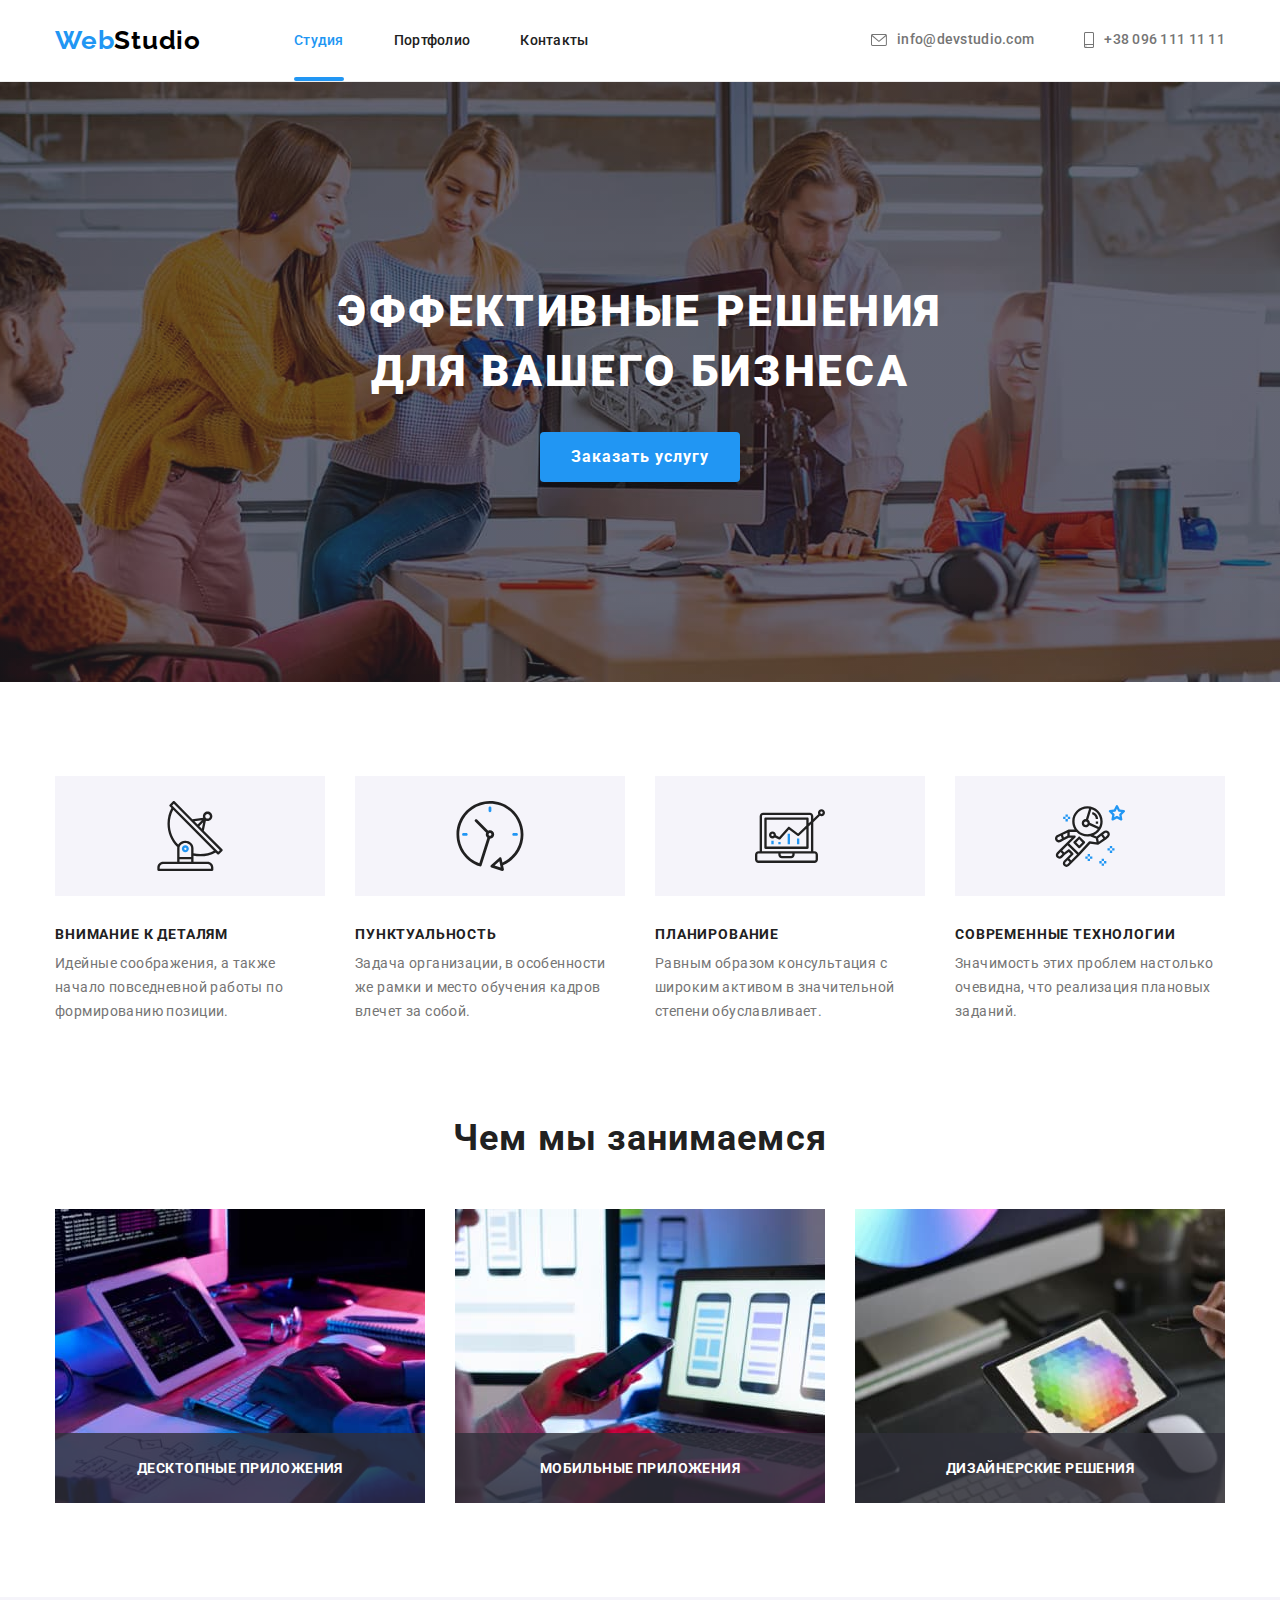
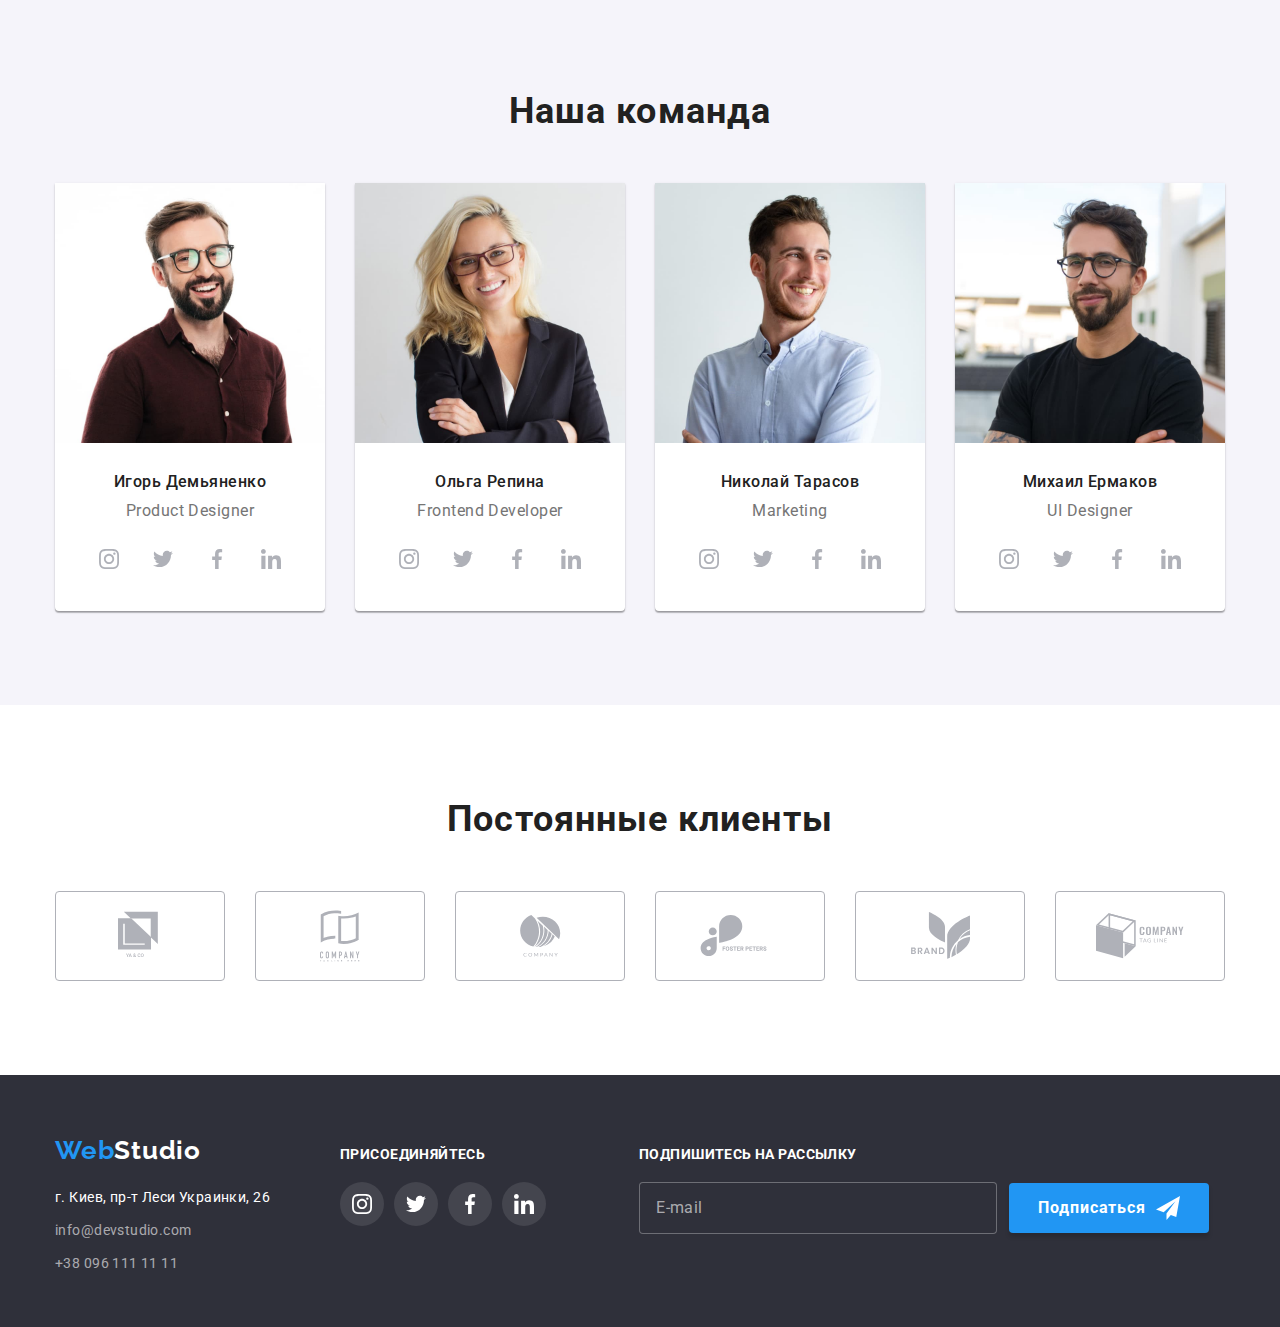
==== index.html @ a14e370e "add files for 7 homework" ====
<!DOCTYPE html>
<html lang="ru">
  <head>
    <meta charset="UTF-8" />
    <meta name="viewport" content="width=device-width, initial-scale=1.0" />
    <title>Студия</title>
    <link rel="preconnect" href="https://fonts.gstatic.com" />
    <link
      href="https://fonts.googleapis.com/css2?family=Raleway:wght@700&family=Roboto:wght@400;500;700;900&display=swap"
      rel="stylesheet"
    />
    <link
      rel="stylesheet"
      href="https://cdnjs.cloudflare.com/ajax/libs/modern-normalize/1.0.0/modern-normalize.min.css"
    />
    <link rel="stylesheet" href="./css/main.min.css" />
  </head>

  <body>
    <!-- Шапка -->
    <header class="header">
      <!--Контейнер для шапки сайта-->
      <div class="container header__container">
        <!--Навигация-->
        <nav class="header__nav">
          <a href="./index.html" class="logo">
            <span class="logo__accent-text">Web</span>Studio
          </a>

          <ul class="site-menu">
            <li class="site-menu__item">
              <a
                href="./index.html"
                class="site-menu__link site-menu__link--current"
                >Студия</a
              >
            </li>

            <li class="site-menu__item">
              <a href="./portfolio.html" class="site-menu__link">Портфолио</a>
            </li>

            <li class="site-menu__item">
              <a href="" class="site-menu__link">Контакты</a>
            </li>
          </ul>
        </nav>

        <!--Kонтакы-->
        <ul class="header__contacts">
          <li class="header__contacts__item">
            <a href="mailto:info@devstudio.com" class="header__contacts__link">
              <svg class="header__contacts__icon" width="16" height="12">
                <use href="./images/icons.svg#icon-envelope"></use>
              </svg>
              info@devstudio.com
            </a>
          </li>

          <li class="header__contacts__item">
            <a href="tel:+380961111111" class="header__contacts__link">
              <svg class="header__contacts__icon" width="10" height="16">
                <use href="./images/icons.svg#icon-smartphone"></use>
              </svg>
              +38 096 111 11 11
            </a>
          </li>
        </ul>
      </div>
    </header>

    <main>
      <!--Герой-->
      <section class="hero">
        <div class="hero__overlay">
          <h1 class="hero__title">Эффективные решения для вашего бизнеса</h1>
          <button class="button" data-modal-open>Заказать услугу</button>
        </div>
      </section>

      <!--Особенности-->
      <section class="features">
        <div class="container">
          <!-- Скрытый заголовок, особенности -->

          <h2 class="hidden">Особенности</h2>
          <ul class="features__list">
            <li class="features__item">
              <div class="features__icon">
                <svg width="70" height="70">
                  <use href="./images/icons.svg#icon-antenna"></use>
                </svg>
              </div>
              <h3 class="features__title">Внимание к деталям</h3>
              <p class="features__text">
                Идейные соображения, а также начало повседневной работы по
                формированию позиции.
              </p>
            </li>

            <li class="features__item">
              <div class="features__icon">
                <svg width="70" height="70">
                  <use href="./images/icons.svg#icon-clock"></use>
                </svg>
              </div>
              <h3 class="features__title">Пунктуальность</h3>
              <p class="features__text">
                Задача организации, в особенности же рамки и место обучения
                кадров влечет за собой.
              </p>
            </li>

            <li class="features__item">
              <div class="features__icon">
                <svg width="70" height="70">
                  <use href="./images/icons.svg#icon-diagram"></use>
                </svg>
              </div>
              <h3 class="features__title">Планирование</h3>
              <p class="features__text">
                Равным образом консультация с широким активом в значительной
                степени обуславливает.
              </p>
            </li>

            <li class="features__item">
              <div class="features__icon">
                <svg width="70" height="70">
                  <use href="./images/icons.svg#icon-astronaut"></use>
                </svg>
              </div>
              <h3 class="features__title">Современные технологии</h3>
              <p class="features__text">
                Значимость этих проблем настолько очевидна, что реализация
                плановых заданий.
              </p>
            </li>
          </ul>
        </div>
      </section>

      <!--Чем мы занимаемся-->
      <section class="issues">
        <div class="container">
          <!--Виды работ-->
          <h2 class="issues__title">Чем мы занимаемся</h2>
          <ul class="issues__list">
            <li class="issues__item">
              <div class="issues__thumb">
                <img
                  src="./images/our_projects_1.jpg"
                  alt="Архитектура и логика"
                  width="370"
                />
                <p class="issues__text">Десктопные приложения</p>
              </div>
            </li>

            <li class="issues__item">
              <div class="issues__thumb">
                <img
                  src="./images/our_projects_2.jpg"
                  alt="Разработка интерфейса"
                  width="370"
                />
                <p class="issues__text">Мобильные приложения</p>
              </div>
            </li>

            <li class="issues__item">
              <div class="issues__thumb">
                <img
                  src="./images/our_projects_3.jpg"
                  alt="Дизайн"
                  width="370"
                />
                <p class="issues__text">Дизайнерские решения</p>
              </div>
            </li>
          </ul>
        </div>
      </section>

      <!-- Наша команда -->
      <section class="team">
        <div class="container">
          <!--Представление команды-->
          <h2 class="team__title">Наша команда</h2>
          <ul class="team-card">
            <!-- Игорь Демьяненко -->
            <li class="team-card__item">
              <img
                src="./images/team_card_1.jpg"
                alt="Игорь Демьяненко"
                width="270"
              />
              <div class="team-card__thumb">
                <h3 class="team-card__title">Игорь Демьяненко</h3>
                <p class="team-card__text">Product Designer</p>
                <ul class="social-networks">
                  <li class="social-networks__item">
                    <a href="" class="social-networks__circle-button">
                      <svg class="social-networks__icon" width="20" height="20">
                        <use href="./images/icons.svg#icon-instagram"></use>
                      </svg>
                    </a>
                  </li>
                  <li class="social-networks__item">
                    <a href="" class="social-networks__circle-button">
                      <svg class="social-networks__icon" width="20" height="20">
                        <use href="./images/icons.svg#icon-twitter"></use>
                      </svg>
                    </a>
                  </li>
                  <li class="social-networks__item">
                    <a href="" class="social-networks__circle-button">
                      <svg class="social-networks__icon" width="20" height="20">
                        <use href="./images/icons.svg#icon-facebook"></use>
                      </svg>
                    </a>
                  </li>
                  <li class="social-networks__item">
                    <a href="" class="social-networks__circle-button">
                      <svg class="social-networks__icon" width="20" height="20">
                        <use href="./images/icons.svg#icon-linkedin"></use>
                      </svg>
                    </a>
                  </li>
                </ul>
              </div>
            </li>

            <!-- Ольга Репина -->
            <li class="team-card__item">
              <img
                src="./images/team_card_2.jpg"
                alt="Ольга Репина"
                width="270"
              />
              <div class="team-card__thumb">
                <h3 class="team-card__title">Ольга Репина</h3>
                <p class="team-card__text">Frontend Developer</p>
                <ul class="social-networks">
                  <li class="social-networks__item">
                    <a href="" class="social-networks__circle-button">
                      <svg class="social-networks__icon" width="20" height="20">
                        <use href="./images/icons.svg#icon-instagram"></use>
                      </svg>
                    </a>
                  </li>
                  <li class="social-networks__item">
                    <a href="" class="social-networks__circle-button">
                      <svg class="social-networks__icon" width="20" height="20">
                        <use href="./images/icons.svg#icon-twitter"></use>
                      </svg>
                    </a>
                  </li>
                  <li class="social-networks__item">
                    <a href="" class="social-networks__circle-button">
                      <svg class="social-networks__icon" width="20" height="20">
                        <use href="./images/icons.svg#icon-facebook"></use>
                      </svg>
                    </a>
                  </li>
                  <li class="social-networks__item">
                    <a href="" class="social-networks__circle-button">
                      <svg class="social-networks__icon" width="20" height="20">
                        <use href="./images/icons.svg#icon-linkedin"></use>
                      </svg>
                    </a>
                  </li>
                </ul>
              </div>
            </li>

            <!-- Николай Тарасов -->
            <li class="team-card__item">
              <img
                src="./images/team_card_3.jpg"
                alt="Николай Тарасов"
                width="270"
              />
              <div class="team-card__thumb">
                <h3 class="team-card__title">Николай Тарасов</h3>
                <p class="team-card__text">Marketing</p>
                <ul class="social-networks">
                  <li class="social-networks__item">
                    <a href="" class="social-networks__circle-button">
                      <svg class="social-networks__icon" width="20" height="20">
                        <use href="./images/icons.svg#icon-instagram"></use>
                      </svg>
                    </a>
                  </li>
                  <li class="social-networks__item">
                    <a href="" class="social-networks__circle-button">
                      <svg class="social-networks__icon" width="20" height="20">
                        <use href="./images/icons.svg#icon-twitter"></use>
                      </svg>
                    </a>
                  </li>
                  <li class="social-networks__item">
                    <a href="" class="social-networks__circle-button">
                      <svg class="social-networks__icon" width="20" height="20">
                        <use href="./images/icons.svg#icon-facebook"></use>
                      </svg>
                    </a>
                  </li>
                  <li class="social-networks__item">
                    <a href="" class="social-networks__circle-button">
                      <svg class="social-networks__icon" width="20" height="20">
                        <use href="./images/icons.svg#icon-linkedin"></use>
                      </svg>
                    </a>
                  </li>
                </ul>
              </div>
            </li>

            <!-- Михаил Ермаков -->
            <li class="team-card__item">
              <img
                src="./images/team_card_4.jpg"
                alt="Михаил Ермаков"
                width="270"
              />
              <div class="team-card__thumb">
                <h3 class="team-card__title">Михаил Ермаков</h3>
                <p class="team-card__text">UI Designer</p>
                <ul class="social-networks">
                  <li class="social-networks__item">
                    <a href="" class="social-networks__circle-button">
                      <svg class="social-networks__icon" width="20" height="20">
                        <use href="./images/icons.svg#icon-instagram"></use>
                      </svg>
                    </a>
                  </li>
                  <li class="social-networks__item">
                    <a href="" class="social-networks__circle-button">
                      <svg class="social-networks__icon" width="20" height="20">
                        <use href="./images/icons.svg#icon-twitter"></use>
                      </svg>
                    </a>
                  </li>
                  <li class="social-networks__item">
                    <a href="" class="social-networks__circle-button">
                      <svg class="social-networks__icon" width="20" height="20">
                        <use href="./images/icons.svg#icon-facebook"></use>
                      </svg>
                    </a>
                  </li>
                  <li class="social-networks__item">
                    <a href="" class="social-networks__circle-button">
                      <svg class="social-networks__icon" width="20" height="20">
                        <use href="./images/icons.svg#icon-linkedin"></use>
                      </svg>
                    </a>
                  </li>
                </ul>
              </div>
            </li>
          </ul>
        </div>
      </section>

      <!-- Постоянные клиенты -->

      <section class="clients">
        <div class="container">
          <h2 class="clients__title">Постоянные клиенты</h2>
          <ul class="clients__list">
            <li class="clients__item">
              <a href="" class="clients__unit">
                <svg class="clients__logo" width="44" height="50">
                  <use href="./images/icons.svg#icon-client-logo1"></use>
                </svg>
              </a>
            </li>

            <li class="clients__item">
              <a href="" class="clients__unit">
                <svg class="clients__logo" width="40" height="52">
                  <use href="./images/icons.svg#icon-client-logo2"></use>
                </svg>
              </a>
            </li>

            <li class="clients__item">
              <a href="" class="clients__unit">
                <svg class="clients__logo" width="41" height="42">
                  <use href="./images/icons.svg#icon-client-logo3"></use>
                </svg>
              </a>
            </li>

            <li class="clients__item">
              <a href="" class="clients__unit">
                <svg class="clients__logo" width="80" height="42">
                  <use href="./images/icons.svg#icon-client-logo4"></use>
                </svg>
              </a>
            </li>

            <li class="clients__item">
              <a href="" class="clients__unit">
                <svg class="clients__logo" width="59" height="47">
                  <use href="./images/icons.svg#icon-client-logo5"></use>
                </svg>
              </a>
            </li>

            <li class="clients__item">
              <a href="" class="clients__unit">
                <svg class="clients__logo" width="88" height="46">
                  <use href="./images/icons.svg#icon-client-logo6"></use>
                </svg>
              </a>
            </li>
          </ul>
        </div>
      </section>
    </main>

    <!-- Подвал -->
    <footer class="footer">
      <div class="container footer__container">
        <!-- Блок с контактной информацией и лого. Создан для позиционирования элементов -->
        <div class="footer__contacts">
          <!-- Лого -->
          <a href="./index.html" class="footer__logo">
            <span class="logo__accent-text">Web</span>Studio
          </a>

          <!--Контактная информация-->
          <address class="address">
            <!-- Физический адрес -->

            <a href="https://goo.gl/maps/JUrXiFq32XLz6EwXA" class="address__map"
              >г. Киев, пр-т Леси Украинки, 26</a
            >

            <!-- Электронная почта -->

            <a href="mailto:info@devstudio.com" class="address__email"
              >info@devstudio.com</a
            >

            <!-- Телефон -->

            <a href="tel:+380961111111" class="address__tel"
              >+38 096 111 11 11</a
            >
          </address>
        </div>

        <!-- Блок со ссылками на соц.сети -->
        <div class="footer-sn">
          <p class="footer__titles">присоединяйтесь</p>
          <ul class="footer-sn__set">
            <li class="footer-sn__items">
              <a
                href=""
                class="social-networks__circle-button footer-sn__circle-button"
              >
                <svg class="social-networks__icon" width="20" height="20">
                  <use href="./images/icons.svg#icon-instagram"></use>
                </svg>
              </a>
            </li>
            <li class="footer-sn__items">
              <a
                href=""
                class="social-networks__circle-button footer-sn__circle-button"
              >
                <svg class="social-networks__icon" width="20" height="20">
                  <use href="./images/icons.svg#icon-twitter"></use>
                </svg>
              </a>
            </li>
            <li class="footer-sn__items">
              <a
                href=""
                class="social-networks__circle-button footer-sn__circle-button"
              >
                <svg class="social-networks__icon" width="20" height="20">
                  <use href="./images/icons.svg#icon-facebook"></use>
                </svg>
              </a>
            </li>
            <li class="footer-sn__items">
              <a
                href=""
                class="social-networks__circle-button footer-sn__circle-button"
              >
                <svg class="social-networks__icon" width="20" height="20">
                  <use href="./images/icons.svg#icon-linkedin"></use>
                </svg>
              </a>
            </li>
          </ul>
        </div>

        <!-- Блок с подпиской на рассылку -->
        <div class="footer-subscribe">
          <form>
            <p class="footer__titles">Подпишитесь на рассылку</p>
            <div role="group" class="footer-subscribe__set">
              <label>
                <input
                  type="email"
                  name="email"
                  placeholder="E-mail"
                  class="footer-subscribe__input"
                />
              </label>
              <button type="submit" class="button footer-subscribe__button">
                Подписаться
                <svg class="button__icon" width="24" height="24">
                  <use href="./images/icons.svg#icon-send-footer"></use>
                </svg>
              </button>
            </div>
          </form>
        </div>
      </div>
    </footer>

    <!-- Модальное окно -->

    <div class="backdrop is-hidden" data-modal>
      <div class="modal">
        <form class="modal__form">
          <p class="modal__header">Оставьте свои данные, мы вам перезвоним</p>

          <!-- Вводим имя -->

          <div class="modal__group-fields">
            <label class="modal__labels" for="name">
              <span class="modal__text-label">Имя</span>
            </label>

            <div class="modal__group-input">
              <input class="modal__input" type="text" name="name" id="name" />

              <svg class="modal__icon" width="18" height="18">
                <use href="./images/icons.svg#icon-name-modal"></use>
              </svg>
            </div>

            <!-- Вводим телефон -->

            <label class="modal__labels" for="tel">
              <span class="modal__text-label">Телефон</span>
            </label>

            <div class="modal__group-input">
              <input class="modal__input" type="tel" name="tel" id="tel" />

              <svg class="modal__icon" width="18" height="18">
                <use href="./images/icons.svg#icon-phone-modal"></use>
              </svg>
            </div>

            <!-- Вводим почту -->

            <label class="modal__labels" for="email">
              <span class="modal__text-label">Почта</span>
            </label>

            <div class="modal__group-input">
              <input
                class="modal__input"
                type="email"
                name="email"
                id="email"
              />

              <svg class="modal__icon" width="18" height="18">
                <use href="./images/icons.svg#icon-envelop-modal"></use>
              </svg>
            </div>

            <!-- Вводим комментарий -->

            <label class="modal__labels" for="feedback">
              <span class="modal__text-label">Комментарий</span>
            </label>

            <textarea
              class="modal__input modal__input--feedback"
              name="feedback"
              rows="5"
              placeholder="Введите текст"
              id="feedback"
            ></textarea>
          </div>

          <!-- Согласие на рассылку. Принимаются условия договора -->

          <label class="modal__agreement">
            <input
              class="modal__checkbox"
              type="checkbox"
              name="agreement"
              value="reading"
            />

            <svg class="modal__checked-icon" width="16" height="15">
              <use href="./images/icons.svg#icon-check-modal-new"></use>
            </svg>
            <svg class="modal__checkbox-icon" width="16" height="15">
              <use href="./images/icons.svg#icon-check-modal-empty"></use>
            </svg>

            <span class="modal__text">
              Соглашаюсь с рассылкой и принимаю
              <a href="" class="modal__link">Условия договора</a>
            </span>
          </label>

          <!-- Кнопка отправки формы -->

          <button type="submit" class="button modal__button">Отправить</button>
        </form>

        <!-- Кнопка закрытия модального окна  -->

        <button class="modal__close-button" data-modal-close>
          <svg class="modal__close-svg" width="18" height="18">
            <use href="./images/icons.svg#icon-close-black"></use>
          </svg>
        </button>
      </div>
    </div>

    <script src="./js/modal.js"></script>

    <!-- <script>
      (() => {
        document
          .querySelector('.js-speaker-form')
          .addEventListener('submit', e => {
            e.preventDefault();
            new FormData(e.currentTarget).forEach((value, name) =>
              console.log(`${name}: ${value}`),
            );
          });
      })();
    </script> -->
  </body>
</html>
---- css/main.min.css ----
h1,h2,h3,h4,h5,h6,p{margin:0}img{display:block;max-width:100%;height:auto}button{border:0;padding:0;margin:0}ul{list-style:none;margin:0;padding:0}a{text-decoration:none}textarea{resize:none;font-family:inherit}input:active,input:hover,input:focus,textarea:hover,textarea:focus,textarea:active{outline:0}body{margin:0;font-family:"Roboto",sans-serif}.container{margin-left:auto;margin-right:auto;width:1200px;padding-left:15px;padding-right:15px}.header{background-color:#fff;border-bottom:1px solid #ececec}.hero,.footer{background-color:#2f303a}.team{background-color:#f5f4fa}.issues__title,.team__title,.clients__title{margin-bottom:50px;color:#212121;font-weight:700;font-size:36px;line-height:1.16;letter-spacing:0.03em;text-align:center}.features__title,.issues__text,.footer__titles{font-weight:700;font-size:14px;line-height:1.142;letter-spacing:0.03em;text-transform:uppercase}.modal__header{font-weight:700;font-size:20px;line-height:1.15;text-align:center;letter-spacing:0.03em}.site-menu__link,.header__contacts__link{padding-top:32px;padding-bottom:32px;font-weight:500;font-size:14px;line-height:1.14;letter-spacing:0.02em;text-decoration:none;-webkit-transition:color 250ms cubic-bezier(0.4, 0, 0.2, 1);transition:color 250ms cubic-bezier(0.4, 0, 0.2, 1)}.features__text,.address__map,.address__email,.address__tel,.modal__text{font-weight:400;font-size:14px;line-height:1.71;letter-spacing:0.03em}.modal__text-label{font-weight:400;font-size:12px;line-height:1.16;letter-spacing:0.01em}.logo,.footer__logo{font-family:"Raleway",sans-serif;font-weight:700;font-size:26px;line-height:1.19;letter-spacing:0.03em}.modal,.card-overlay__text{position:absolute;top:50%;left:50%;-webkit-transform:translate(-50%, -50%);transform:translate(-50%, -50%)}.hidden{position:absolute;width:1px;height:1px;margin:-1px;border:0;padding:0;white-space:nowrap;-webkit-clip-path:inset(100%);clip-path:inset(100%);clip:rect(0 0 0 0);overflow:hidden}.button{width:200px;height:50px;background-color:#2196f3;color:#fff;font-weight:700;font-size:16px;line-height:1.875;letter-spacing:0.06em;border-radius:4px;-webkit-box-shadow:0px 4px 4px rgba(0,0,0,0.15);box-shadow:0px 4px 4px rgba(0,0,0,0.15);cursor:pointer}.button__icon{margin-left:10px}.header__container{display:-webkit-box;display:-ms-flexbox;display:flex;-webkit-box-align:center;-ms-flex-align:center;align-items:center;-webkit-box-pack:justify;-ms-flex-pack:justify;justify-content:space-between}.header__nav{display:-webkit-box;display:-ms-flexbox;display:flex;-webkit-box-align:center;-ms-flex-align:center;align-items:center}.site-menu{display:-webkit-box;display:-ms-flexbox;display:flex}.site-menu__item+.site-menu__item{margin-left:50px}.site-menu__link{position:relative;color:#212121}.site-menu__link:hover,.site-menu__link:focus{color:#2196f3}.site-menu__link--current{color:#2196f3}.site-menu__link--current::after{position:absolute;content:'';display:block;bottom:-1px;width:100%;height:4px;background-color:#2196f3;border-radius:2px}.header__contacts{display:-webkit-box;display:-ms-flexbox;display:flex}.header__contacts__item+.header__contacts__item{margin-left:50px}.header__contacts__icon{margin-right:10px;fill:currentColor}.header__contacts__link{display:-webkit-box;display:-ms-flexbox;display:flex;-webkit-box-align:center;-ms-flex-align:center;align-items:center;color:#757575}.header__contacts__link:hover,.header__contacts__link:focus{color:#2196f3}.logo{margin-right:93px;padding-top:25px;padding-bottom:25px;color:#000}.logo__accent-text{color:#2196f3}.hero{max-width:1600px;height:600px;margin-left:auto;margin-right:auto;text-align:center}.hero__overlay{background-repeat:no-repeat;background-position:center;background-size:cover;padding-top:200px;max-width:1600px;min-height:600px;background-image:-webkit-gradient(linear, left top, right top, from(rgba(47,48,58,0.4)), to(rgba(47,48,58,0.4))),url("../images/img-hero.jpg");background-image:linear-gradient(to right, rgba(47,48,58,0.4), rgba(47,48,58,0.4)),url("../images/img-hero.jpg")}.hero__title{margin-left:auto;margin-right:auto;margin-bottom:30px;width:696px;color:#fff;font-weight:900;font-size:44px;line-height:1.36;letter-spacing:0.06em;text-transform:uppercase}.features{padding-top:94px}.features__list{display:-webkit-box;display:-ms-flexbox;display:flex;-ms-flex-wrap:wrap;flex-wrap:wrap;margin-left:-30px;margin-top:-30px}.features__item{-ms-flex-preferred-size:calc(100% / 4 - 30px);flex-basis:calc(100% / 4 - 30px);margin-left:30px;margin-top:30px}.features__icon{display:-webkit-box;display:-ms-flexbox;display:flex;-webkit-box-pack:center;-ms-flex-pack:center;justify-content:center;-webkit-box-align:center;-ms-flex-align:center;align-items:center;margin-bottom:30px;width:270px;height:120px;background-color:#f5f4fa}.features__title{margin-bottom:10px;color:#212121;letter-spacing:0.06em}.features__text{color:#757575}.issues{padding-top:94px;padding-bottom:94px}.issues__list{display:-webkit-box;display:-ms-flexbox;display:flex;-ms-flex-wrap:wrap;flex-wrap:wrap;margin-left:-30px;margin-top:-30px}.issues__item{-ms-flex-preferred-size:calc(100% / 3 - 30px);flex-basis:calc(100% / 3 - 30px);margin-left:30px;margin-top:30px}.issues__text{position:absolute;top:251px;white-space:nowrap;-webkit-transform:translate(-50%, 0);transform:translate(-50%, 0);left:50%;color:#fff}.issues__thumb{position:relative}.issues__thumb::before{content:'';display:-webkit-box;display:-ms-flexbox;display:flex;position:absolute;top:224px;left:0;width:100%;height:70px;background-color:rgba(47,48,58,0.8)}.team{padding-top:94px;padding-bottom:94px}.team-card{display:-webkit-box;display:-ms-flexbox;display:flex;-ms-flex-wrap:wrap;flex-wrap:wrap;margin-left:-30px;margin-top:-30px}.team-card__item{-ms-flex-preferred-size:calc(100% / 4 - 30px);flex-basis:calc(100% / 4 - 30px);margin-left:30px;margin-top:30px;background-color:#fff;-webkit-box-shadow:0px 1px 3px rgba(0,0,0,0.12),0px 1px 1px rgba(0,0,0,0.14),0px 2px 1px rgba(0,0,0,0.2);box-shadow:0px 1px 3px rgba(0,0,0,0.12),0px 1px 1px rgba(0,0,0,0.14),0px 2px 1px rgba(0,0,0,0.2);border-radius:0px 0px 4px 4px}.team-card__thumb{padding:30px 32px}.team-card__title{margin-bottom:10px;color:#212121;font-weight:500;font-size:16px;line-height:1.18;letter-spacing:0.03em;text-align:center}.team-card__text{margin-bottom:16px;color:#757575;font-weight:400;font-size:16px;line-height:1.18;letter-spacing:0.03em;text-align:center}.social-networks{display:-webkit-box;display:-ms-flexbox;display:flex;-webkit-box-pack:justify;-ms-flex-pack:justify;justify-content:space-between}.social-networks__icon{fill:currentColor}.social-networks__circle-button{display:-webkit-box;display:-ms-flexbox;display:flex;-webkit-box-pack:center;-ms-flex-pack:center;justify-content:center;-webkit-box-align:center;-ms-flex-align:center;align-items:center;width:44px;height:44px;border-radius:50%;color:#afb1b8;background-color:#fff;-webkit-transition:color 250ms cubic-bezier(0.4, 0, 0.2, 1);transition:color 250ms cubic-bezier(0.4, 0, 0.2, 1);-webkit-transition:background-color 250ms cubic-bezier(0.4, 0, 0.2, 1);transition:background-color 250ms cubic-bezier(0.4, 0, 0.2, 1)}.social-networks__circle-button:hover,.social-networks__circle-button:focus{background-color:#2196f3;color:#fff;outline:none}.clients{padding-top:94px;padding-bottom:94px}.clients__list{display:-webkit-box;display:-ms-flexbox;display:flex;-ms-flex-wrap:wrap;flex-wrap:wrap}.clients__item:not(:last-child){margin-right:30px}.clients__logo{fill:currentColor}.clients__unit{display:-webkit-box;display:-ms-flexbox;display:flex;-webkit-box-pack:center;-ms-flex-pack:center;justify-content:center;-webkit-box-align:center;-ms-flex-align:center;align-items:center;width:170px;height:90px;border:1px solid #afb1b8;border-radius:4px;color:#afb1b8;-webkit-transition:color 250ms cubic-bezier(0.4, 0, 0.2, 1);transition:color 250ms cubic-bezier(0.4, 0, 0.2, 1);-webkit-transition:border-color 250ms cubic-bezier(0.4, 0, 0.2, 1);transition:border-color 250ms cubic-bezier(0.4, 0, 0.2, 1)}.clients__unit:hover,.clients__unit:focus{border-color:#2196f3;color:#2196f3;outline:none}.footer{margin-left:auto;margin-right:auto;min-height:252px;padding-top:60px}.footer__container{display:-webkit-box;display:-ms-flexbox;display:flex;-webkit-box-align:baseline;-ms-flex-align:baseline;align-items:baseline}.footer__titles{margin-bottom:20px;color:#fff;text-align:left}.footer__logo{display:block;margin-bottom:20px;color:#fff}.address{font-style:normal}.address__map{display:block;margin-bottom:9px;color:#fff}.address__email{display:block;margin-bottom:9px;color:rgba(255,255,255,0.6)}.address__tel{color:rgba(255,255,255,0.6)}.footer-sn{margin-left:70px}.footer-sn__set{display:-webkit-box;display:-ms-flexbox;display:flex}.footer-sn__circle-button{background-color:rgba(255,255,255,0.1);color:#fff}.footer-sn__items{margin-right:10px}.footer-sn__items:last-child{margin-right:0}.footer-subscribe{margin-left:93px}.footer-subscribe__input{width:358px;padding:0;padding-left:16px;padding-top:15px;padding-bottom:15px;background-color:#2f303a;border:1px solid rgba(255,255,255,0.3);border-radius:4px;color:rgba(255,255,255,0.6);font-weight:400;font-size:16px;line-height:1.25;letter-spacing:0.03em}.footer-subscribe__button{display:-webkit-box;display:-ms-flexbox;display:flex;-webkit-box-align:center;-ms-flex-align:center;align-items:center;-webkit-box-pack:center;-ms-flex-pack:center;justify-content:center;margin-left:12px}.footer-subscribe__set{display:-webkit-box;display:-ms-flexbox;display:flex;-webkit-box-align:center;-ms-flex-align:center;align-items:center}.footer-subscribe__set input::-webkit-input-placeholder{color:rgba(255,255,255,0.6)}.footer-subscribe__set input:-ms-input-placeholder{color:rgba(255,255,255,0.6)}.footer-subscribe__set input::-ms-input-placeholder{color:rgba(255,255,255,0.6)}.footer-subscribe__set input::placeholder{color:rgba(255,255,255,0.6)}.backdrop{position:fixed;top:0;left:0;width:100%;height:100%;background-color:rgba(0,0,0,0.2);opacity:1;-webkit-transition:opacity 250ms cubic-bezier(0.4, 0, 0.2, 1);transition:opacity 250ms cubic-bezier(0.4, 0, 0.2, 1)}.backdrop.is-hidden{opacity:0;pointer-events:none}.backdrop.is-hidden>.modal{opacity:0}.modal{-webkit-transition:opacity 250ms cubic-bezier(0.4, 0, 0.2, 1);transition:opacity 250ms cubic-bezier(0.4, 0, 0.2, 1);-webkit-box-shadow:0px 1px 3px rgba(0,0,0,0.12),0px 1px 1px rgba(0,0,0,0.14),0px 2px 1px rgba(0,0,0,0.2);box-shadow:0px 1px 3px rgba(0,0,0,0.12),0px 1px 1px rgba(0,0,0,0.14),0px 2px 1px rgba(0,0,0,0.2);text-align:center;padding:40px;width:528px;max-height:100vh;background-color:#fff;overflow-y:auto;border-radius:4px}.modal__header{margin-bottom:12px;color:#212121}.modal__group-fields{display:-webkit-box;display:-ms-flexbox;display:flex;-webkit-box-orient:vertical;-webkit-box-direction:normal;-ms-flex-direction:column;flex-direction:column;margin-bottom:20px;text-align:start}.modal__labels{margin-bottom:4px;display:block}.modal__text-label{color:#757575}.modal__group-input{position:relative;margin-bottom:10px}.modal__icon{-webkit-transition:fill 250ms cubic-bezier(0.4, 0, 0.2, 1);transition:fill 250ms cubic-bezier(0.4, 0, 0.2, 1);position:absolute;top:11px;left:12px;fill:#212121}.modal__input{-webkit-transition:border-color 250ms cubic-bezier(0.4, 0, 0.2, 1);transition:border-color 250ms cubic-bezier(0.4, 0, 0.2, 1);border:1px solid rgba(33,33,33,0.2);padding:11px 12px;padding-left:42px;width:448px;border-radius:4px}.modal__input:hover,.modal__input:focus{border-color:#2196f3}.modal__input:focus+.modal__icon,.modal__input:hover+.modal__icon{fill:#2196f3}.modal__input--feedback{padding:12px 16px}.modal__input::-webkit-input-placeholder{font-weight:400;font-size:14px;line-height:1.14;letter-spacing:0.01em;color:rgba(117,117,117,0.5)}.modal__input:-ms-input-placeholder{font-weight:400;font-size:14px;line-height:1.14;letter-spacing:0.01em;color:rgba(117,117,117,0.5)}.modal__input::-ms-input-placeholder{font-weight:400;font-size:14px;line-height:1.14;letter-spacing:0.01em;color:rgba(117,117,117,0.5)}.modal__input::placeholder{font-weight:400;font-size:14px;line-height:1.14;letter-spacing:0.01em;color:rgba(117,117,117,0.5)}.modal__agreement{position:relative;display:-webkit-box;display:-ms-flexbox;display:flex;-webkit-box-align:center;-ms-flex-align:center;align-items:center;-webkit-box-pack:center;-ms-flex-pack:center;justify-content:center;margin-bottom:30px;cursor:pointer}.modal__checkbox{position:absolute;width:1px;height:1px;margin:-1px;border:0;padding:0;white-space:nowrap;-webkit-clip-path:inset(100%);clip-path:inset(100%);clip:rect(0 0 0 0);overflow:hidden}.modal__checkbox:checked+.modal__checked-icon{opacity:100%}.modal__checkbox:checked ~ .modal__checkbox-icon{opacity:0%}.modal__checked-icon{position:absolute;top:4px;left:12px;background-color:#2196f3;opacity:0%;-webkit-transition:opacity 250ms cubic-bezier(0.4, 0, 0.2, 1);transition:opacity 250ms cubic-bezier(0.4, 0, 0.2, 1)}.modal__checkbox-icon{opacity:100%;-webkit-transition:opacity 250ms cubic-bezier(0.4, 0, 0.2, 1);transition:opacity 250ms cubic-bezier(0.4, 0, 0.2, 1)}.modal__text{margin-left:8px;text-align:center;color:#757575}.modal__link{-webkit-text-decoration-line:underline;text-decoration-line:underline;color:#2196f3}.modal__button{-webkit-box-shadow:none;box-shadow:none;-webkit-transition:-webkit-box-shadow 250ms cubic-bezier(0.4, 0, 0.2, 1);transition:-webkit-box-shadow 250ms cubic-bezier(0.4, 0, 0.2, 1);transition:box-shadow 250ms cubic-bezier(0.4, 0, 0.2, 1);transition:box-shadow 250ms cubic-bezier(0.4, 0, 0.2, 1), -webkit-box-shadow 250ms cubic-bezier(0.4, 0, 0.2, 1)}.modal__button:hover{-webkit-box-shadow:0px 4px 4px rgba(0,0,0,0.15);box-shadow:0px 4px 4px rgba(0,0,0,0.15)}.modal__close-button{position:absolute;top:8px;right:8px;display:-webkit-box;display:-ms-flexbox;display:flex;-webkit-box-pack:center;-ms-flex-pack:center;justify-content:center;-webkit-box-align:center;-ms-flex-align:center;align-items:center;width:30px;height:30px;cursor:pointer;border:1px solid rgba(0,0,0,0.1);border-radius:50%;background-color:#fff;color:#757575;-webkit-transition:color 250ms cubic-bezier(0.4, 0, 0.2, 1);transition:color 250ms cubic-bezier(0.4, 0, 0.2, 1)}.modal__close-button:hover,.modal__close-button:focus{color:#2196f3}.modal__close-svg{fill:currentColor}.portfolio{padding-top:94px;padding-bottom:94px}.portfolio__container{margin-bottom:50px}.button-set{display:-webkit-box;display:-ms-flexbox;display:flex;-webkit-box-pack:center;-ms-flex-pack:center;justify-content:center}.button-set__item:not(:last-child){margin-right:8px}.button-set__btn{padding:6px 22px;color:#212121;background-color:#f5f4fa;font-family:inherit;font-weight:500;font-size:16px;line-height:1.6;letter-spacing:0.03em;border:none;border-radius:4px;-webkit-transition:color 250ms cubic-bezier(0.4, 0, 0.2, 1);transition:color 250ms cubic-bezier(0.4, 0, 0.2, 1);-webkit-transition:background-color 250ms cubic-bezier(0.4, 0, 0.2, 1);transition:background-color 250ms cubic-bezier(0.4, 0, 0.2, 1);-webkit-transition:-webkit-box-shadow 250ms cubic-bezier(0.4, 0, 0.2, 1);transition:-webkit-box-shadow 250ms cubic-bezier(0.4, 0, 0.2, 1);transition:box-shadow 250ms cubic-bezier(0.4, 0, 0.2, 1);transition:box-shadow 250ms cubic-bezier(0.4, 0, 0.2, 1), -webkit-box-shadow 250ms cubic-bezier(0.4, 0, 0.2, 1)}.button-set__btn:hover,.button-set__btn:focus{color:#fff;background-color:#2196f3;-webkit-box-shadow:0px 3px 1px rgba(0,0,0,0.1),0px 1px 2px rgba(0,0,0,0.08),0px 2px 2px rgba(0,0,0,0.12);box-shadow:0px 3px 1px rgba(0,0,0,0.1),0px 1px 2px rgba(0,0,0,0.08),0px 2px 2px rgba(0,0,0,0.12)}.card-set{display:-webkit-box;display:-ms-flexbox;display:flex;-ms-flex-wrap:wrap;flex-wrap:wrap;margin-left:-30px;margin-top:-30px}.card-set__item{-ms-flex-preferred-size:calc(100% / 3 - 30px);flex-basis:calc(100% / 3 - 30px);margin-left:30px;margin-top:30px;background-color:#fff}.card-set__thumb{position:relative;overflow:hidden}.card-set__link{display:block;width:100%;height:100%;-webkit-transition:-webkit-box-shadow 250ms cubic-bezier(0.4, 0, 0.2, 1);transition:-webkit-box-shadow 250ms cubic-bezier(0.4, 0, 0.2, 1);transition:box-shadow 250ms cubic-bezier(0.4, 0, 0.2, 1);transition:box-shadow 250ms cubic-bezier(0.4, 0, 0.2, 1), -webkit-box-shadow 250ms cubic-bezier(0.4, 0, 0.2, 1)}.card-set__link:hover,.card-set__link:focus{-webkit-box-shadow:0px 1px 1px rgba(0,0,0,0.12),0px 4px 4px rgba(0,0,0,0.06),1px 4px 6px rgba(0,0,0,0.16);box-shadow:0px 1px 1px rgba(0,0,0,0.12),0px 4px 4px rgba(0,0,0,0.06),1px 4px 6px rgba(0,0,0,0.16)}.card-set__link:hover .card-overlay{-webkit-transform:translateX(0);transform:translateX(0)}.card-set__link:focus .card-overlay{-webkit-transform:translateX(0);transform:translateX(0)}.card-overlay{position:absolute;-webkit-transform:translateY(100%);transform:translateY(100%);top:0;left:0;width:100%;height:100%;background-color:rgba(33,150,243,0.9);-webkit-transition:-webkit-transform 250ms cubic-bezier(0.4, 0, 0.2, 1);transition:-webkit-transform 250ms cubic-bezier(0.4, 0, 0.2, 1);transition:transform 250ms cubic-bezier(0.4, 0, 0.2, 1);transition:transform 250ms cubic-bezier(0.4, 0, 0.2, 1), -webkit-transform 250ms cubic-bezier(0.4, 0, 0.2, 1)}.card-overlay__text{width:322px;color:#fff;font-weight:400;font-size:18px;line-height:1.55;letter-spacing:0.03em}.card-content{padding-top:20px;padding-bottom:20px;padding-left:24px;padding-right:24px;border-bottom:1px solid #eee;border-left:1px solid #eee;border-right:1px solid #eee}.card-content__header{margin-bottom:4px;color:#212121;font-weight:700;font-size:18px;line-height:2;letter-spacing:0.06em}.card-content__text{color:#757575;font-weight:400;font-size:16px;line-height:1.87;letter-spacing:0.03em}
/*# sourceMappingURL=main.min.css.map */
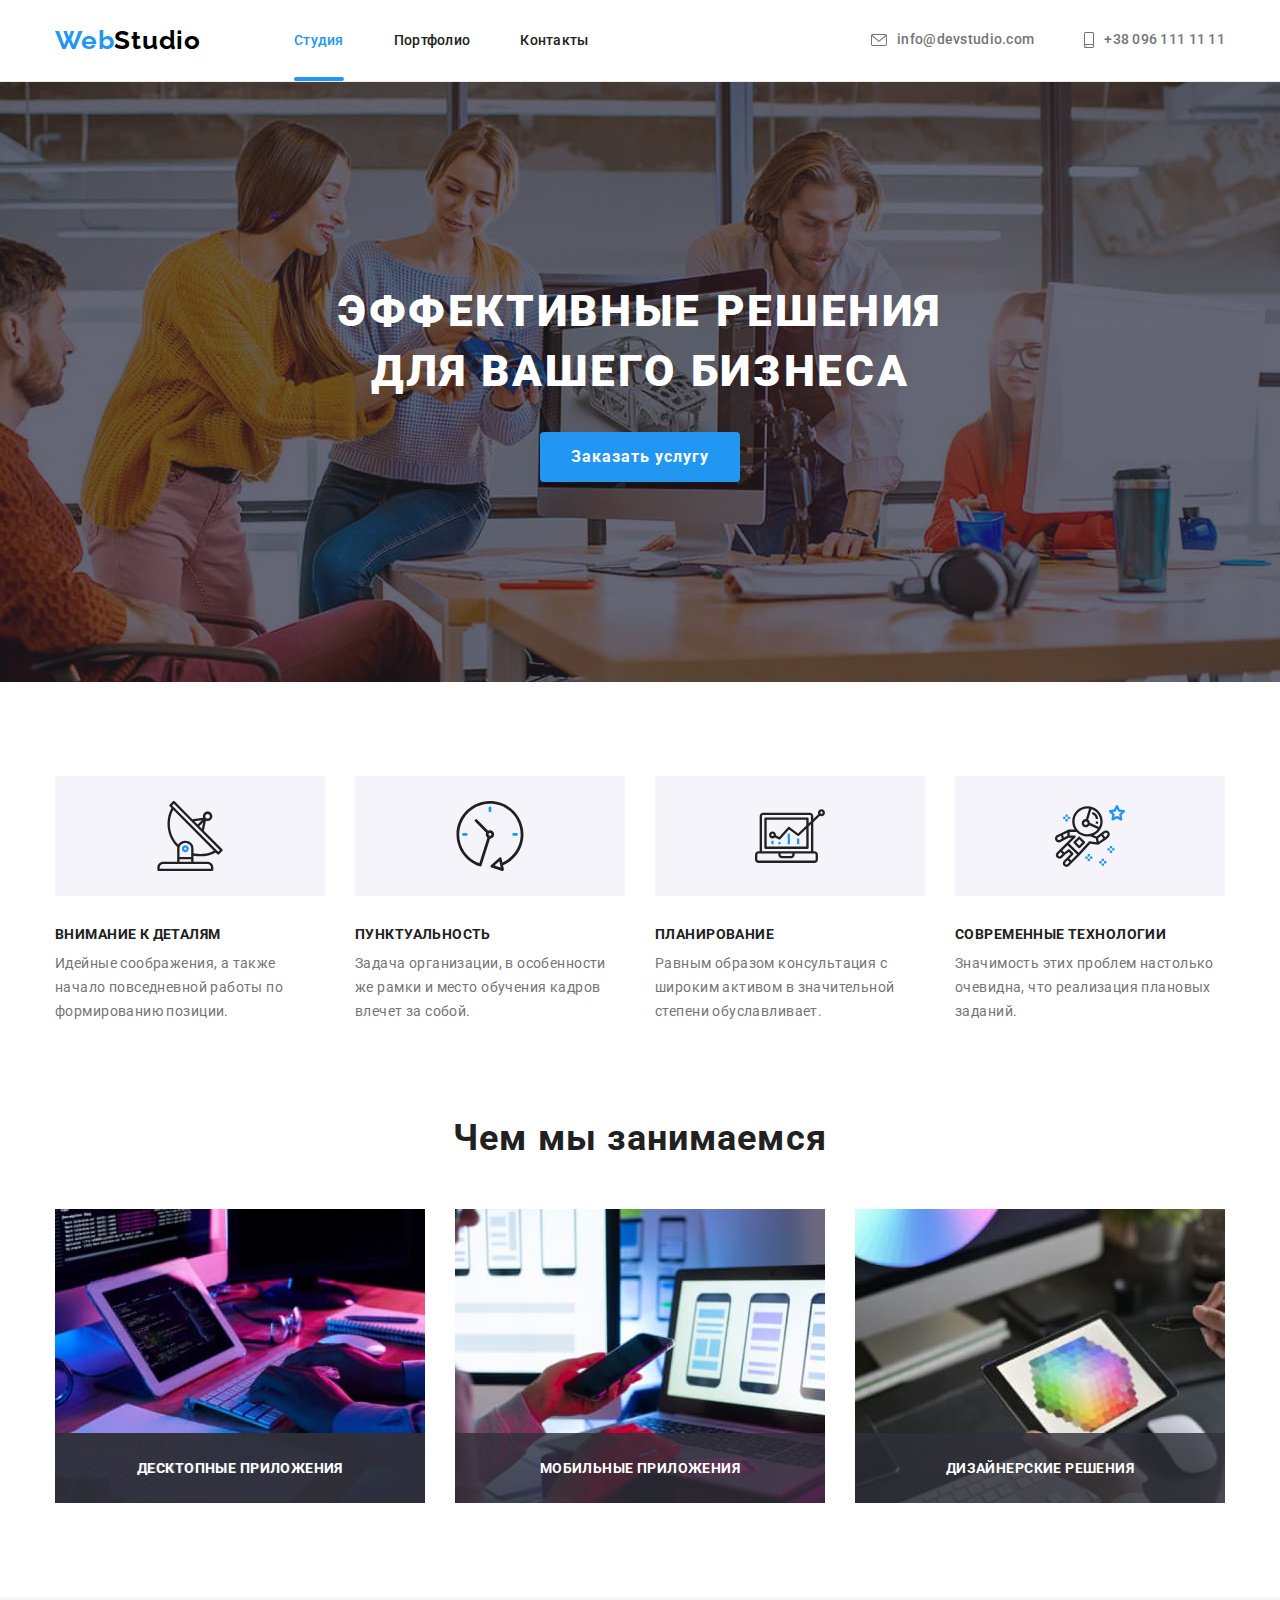
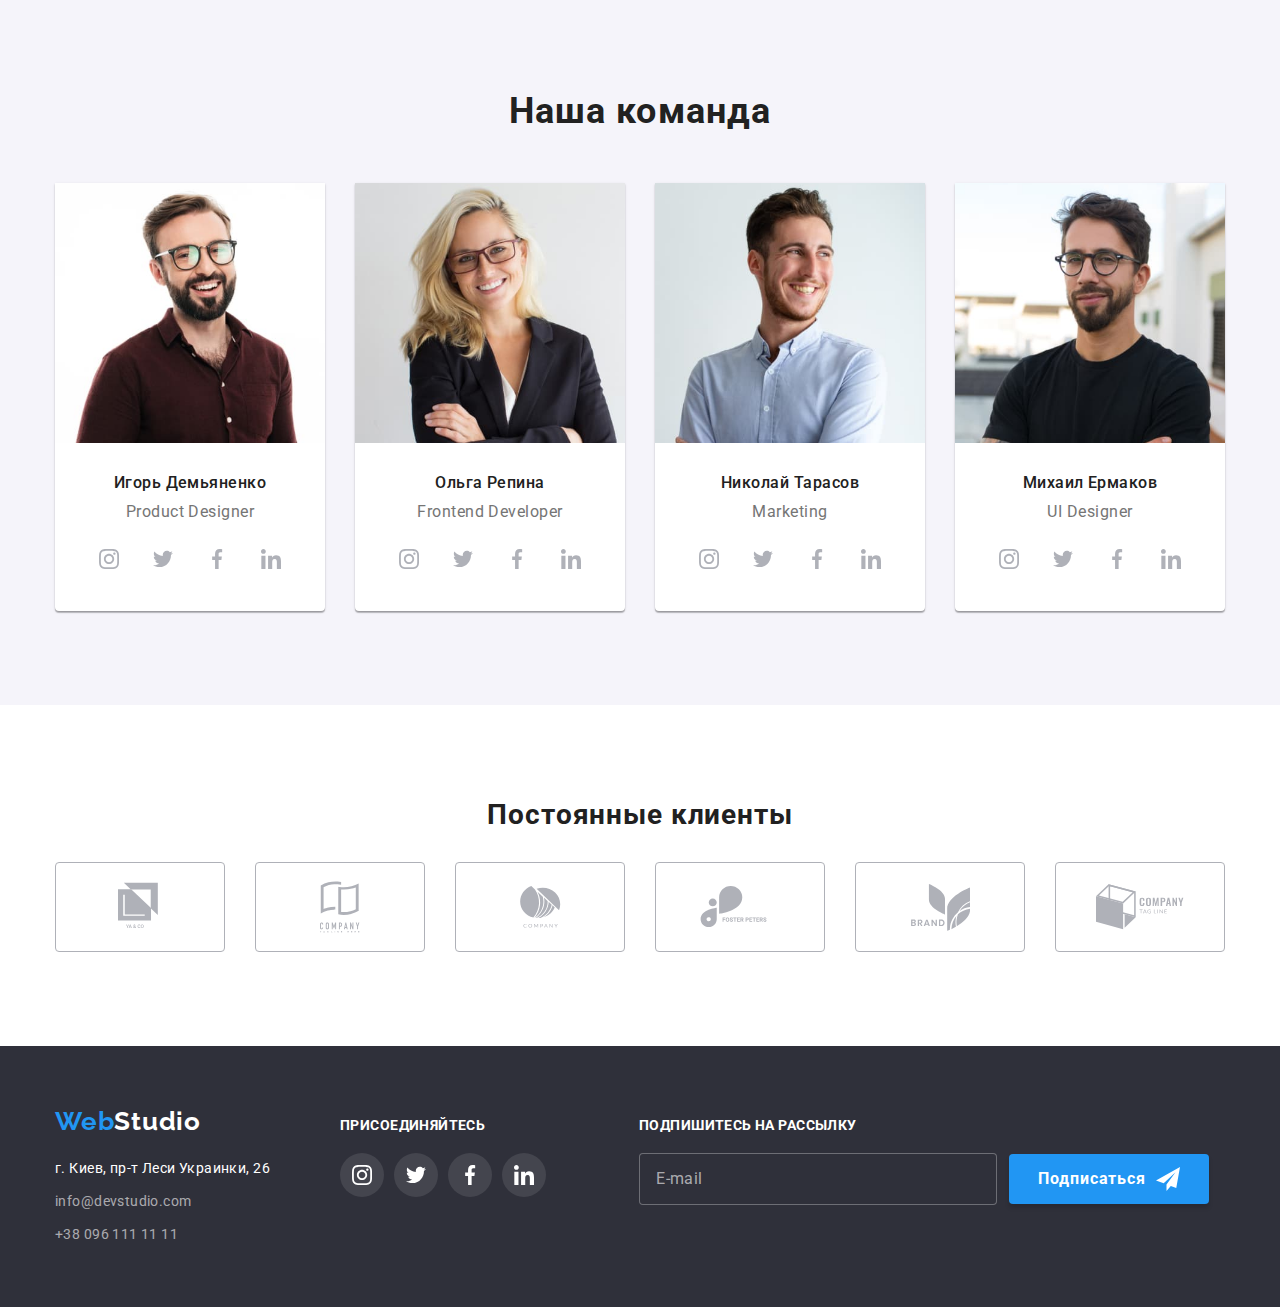
==== commit f5524bc7: "add files for 8 homework" ====
--- a/index.html
+++ b/index.html
@@ -17,55 +17,67 @@
   </head>
 
   <body>
-    <!-- Шапка -->
     <header class="header">
       <!--Контейнер для шапки сайта-->
       <div class="container header__container">
         <!--Навигация-->
-        <nav class="header__nav">
-          <a href="./index.html" class="logo">
-            <span class="logo__accent-text">Web</span>Studio
-          </a>
-
-          <ul class="site-menu">
-            <li class="site-menu__item">
+        <a href="./index.html" class="logo">
+          <span class="logo__accent-text">Web</span>Studio
+        </a>
+        <button
+          class="menu-toggle js-open-menu"
+          aria-expanded="false"
+          aria-controls="mobile-menu"
+        >
+          <svg width="40" height="40" class="icon-menu">
+            <use href="./images/icons.svg#icon-menu"></use>
+          </svg>
+        </button>
+        <div class="full-menu">
+          <nav class="header__nav">
+            <ul class="site-menu">
+              <li class="site-menu__item">
+                <a
+                  href="./index.html"
+                  class="site-menu__link site-menu__link--current"
+                  >Студия</a
+                >
+              </li>
+
+              <li class="site-menu__item">
+                <a href="./portfolio.html" class="site-menu__link">Портфолио</a>
+              </li>
+
+              <li class="site-menu__item">
+                <a href="" class="site-menu__link">Контакты</a>
+              </li>
+            </ul>
+          </nav>
+
+          <!--Kонтакы-->
+          <ul class="header__contacts">
+            <li class="header__contacts__item">
               <a
-                href="./index.html"
-                class="site-menu__link site-menu__link--current"
-                >Студия</a
+                href="mailto:info@devstudio.com"
+                class="header__contacts__link"
               >
-            </li>
-
-            <li class="site-menu__item">
-              <a href="./portfolio.html" class="site-menu__link">Портфолио</a>
-            </li>
-
-            <li class="site-menu__item">
-              <a href="" class="site-menu__link">Контакты</a>
+                <svg class="header__contacts__icon" width="16" height="12">
+                  <use href="./images/icons.svg#icon-envelope"></use>
+                </svg>
+                info@devstudio.com
+              </a>
+            </li>
+
+            <li class="header__contacts__item">
+              <a href="tel:+380961111111" class="header__contacts__link">
+                <svg class="header__contacts__icon" width="10" height="16">
+                  <use href="./images/icons.svg#icon-smartphone"></use>
+                </svg>
+                +38 096 111 11 11
+              </a>
             </li>
           </ul>
-        </nav>
-
-        <!--Kонтакы-->
-        <ul class="header__contacts">
-          <li class="header__contacts__item">
-            <a href="mailto:info@devstudio.com" class="header__contacts__link">
-              <svg class="header__contacts__icon" width="16" height="12">
-                <use href="./images/icons.svg#icon-envelope"></use>
-              </svg>
-              info@devstudio.com
-            </a>
-          </li>
-
-          <li class="header__contacts__item">
-            <a href="tel:+380961111111" class="header__contacts__link">
-              <svg class="header__contacts__icon" width="10" height="16">
-                <use href="./images/icons.svg#icon-smartphone"></use>
-              </svg>
-              +38 096 111 11 11
-            </a>
-          </li>
-        </ul>
+        </div>
       </div>
     </header>
 
@@ -81,8 +93,6 @@
       <!--Особенности-->
       <section class="features">
         <div class="container">
-          <!-- Скрытый заголовок, особенности -->
-
           <h2 class="hidden">Особенности</h2>
           <ul class="features__list">
             <li class="features__item">
@@ -143,15 +153,19 @@
       <!--Чем мы занимаемся-->
       <section class="issues">
         <div class="container">
-          <!--Виды работ-->
           <h2 class="issues__title">Чем мы занимаемся</h2>
           <ul class="issues__list">
             <li class="issues__item">
               <div class="issues__thumb">
                 <img
-                  src="./images/our_projects_1.jpg"
+                  srcset="
+                    ./images/issues/issues-1.jpg    1x,
+                    ./images/issues/issues-1@2x.jpg 2x
+                  "
+                  src="./images/issues/issues-1.jpg"
                   alt="Архитектура и логика"
                   width="370"
+                  height="294"
                 />
                 <p class="issues__text">Десктопные приложения</p>
               </div>
@@ -160,9 +174,14 @@
             <li class="issues__item">
               <div class="issues__thumb">
                 <img
-                  src="./images/our_projects_2.jpg"
-                  alt="Разработка интерфейса"
+                  srcset="
+                    ./images/issues/issues-2.jpg    1x,
+                    ./images/issues/issues-2@2x.jpg 2x
+                  "
+                  src="./images/issues/issues-2.jpg"
+                  alt="Архитектура и логика"
                   width="370"
+                  height="294"
                 />
                 <p class="issues__text">Мобильные приложения</p>
               </div>
@@ -171,9 +190,14 @@
             <li class="issues__item">
               <div class="issues__thumb">
                 <img
-                  src="./images/our_projects_3.jpg"
-                  alt="Дизайн"
+                  srcset="
+                    ./images/issues/issues-3.jpg    1x,
+                    ./images/issues/issues-3@2x.jpg 2x
+                  "
+                  src="./images/issues/issues-3.jpg"
+                  alt="Архитектура и логика"
                   width="370"
+                  height="294"
                 />
                 <p class="issues__text">Дизайнерские решения</p>
               </div>
@@ -185,17 +209,24 @@
       <!-- Наша команда -->
       <section class="team">
         <div class="container">
-          <!--Представление команды-->
           <h2 class="team__title">Наша команда</h2>
           <ul class="team-card">
-            <!-- Игорь Демьяненко -->
             <li class="team-card__item">
-              <img
-                src="./images/team_card_1.jpg"
-                alt="Игорь Демьяненко"
-                width="270"
-              />
               <div class="team-card__thumb">
+                <img
+                  class="team-card__img"
+                  srcset="
+                    ./images/team/ihor_480.jpg    1x,
+                    ./images/team/ihor_480@2x.jpg 2x
+                  "
+                  src="./images/team/ihor_480.jpg"
+                  alt="Игорь Демьяненко"
+                  width="450"
+                  height="460"
+                />
+              </div>
+
+              <div class="team-card__description">
                 <h3 class="team-card__title">Игорь Демьяненко</h3>
                 <p class="team-card__text">Product Designer</p>
                 <ul class="social-networks">
@@ -231,14 +262,22 @@
               </div>
             </li>
 
-            <!-- Ольга Репина -->
             <li class="team-card__item">
-              <img
-                src="./images/team_card_2.jpg"
-                alt="Ольга Репина"
-                width="270"
-              />
               <div class="team-card__thumb">
+                <img
+                  class="team-card__img"
+                  srcset="
+                    ./images/team/olga_480.jpg    1x,
+                    ./images/team/olga_480@2x.jpg 2x
+                  "
+                  src="./images/team/olga_480.jpg"
+                  alt="Ольга Репина"
+                  width="450"
+                  height="460"
+                />
+              </div>
+
+              <div class="team-card__description">
                 <h3 class="team-card__title">Ольга Репина</h3>
                 <p class="team-card__text">Frontend Developer</p>
                 <ul class="social-networks">
@@ -274,40 +313,48 @@
               </div>
             </li>
 
-            <!-- Николай Тарасов -->
             <li class="team-card__item">
-              <img
-                src="./images/team_card_3.jpg"
-                alt="Николай Тарасов"
-                width="270"
-              />
               <div class="team-card__thumb">
+                <img
+                  class="team-card__img"
+                  srcset="
+                    ./images/team/nikolaj_480.jpg    1x,
+                    ./images/team/nikolaj_480@2x.jpg 2x
+                  "
+                  src="./images/team/nikolaj_480.jpg"
+                  alt="Николай Тарасов"
+                  width="450"
+                  height="460"
+                />
+              </div>
+
+              <div class="team-card__description">
                 <h3 class="team-card__title">Николай Тарасов</h3>
                 <p class="team-card__text">Marketing</p>
                 <ul class="social-networks">
                   <li class="social-networks__item">
-                    <a href="" class="social-networks__circle-button">
+                    <a href="#" class="social-networks__circle-button">
                       <svg class="social-networks__icon" width="20" height="20">
                         <use href="./images/icons.svg#icon-instagram"></use>
                       </svg>
                     </a>
                   </li>
                   <li class="social-networks__item">
-                    <a href="" class="social-networks__circle-button">
+                    <a href="#" class="social-networks__circle-button">
                       <svg class="social-networks__icon" width="20" height="20">
                         <use href="./images/icons.svg#icon-twitter"></use>
                       </svg>
                     </a>
                   </li>
                   <li class="social-networks__item">
-                    <a href="" class="social-networks__circle-button">
+                    <a href="#" class="social-networks__circle-button">
                       <svg class="social-networks__icon" width="20" height="20">
                         <use href="./images/icons.svg#icon-facebook"></use>
                       </svg>
                     </a>
                   </li>
                   <li class="social-networks__item">
-                    <a href="" class="social-networks__circle-button">
+                    <a href="#" class="social-networks__circle-button">
                       <svg class="social-networks__icon" width="20" height="20">
                         <use href="./images/icons.svg#icon-linkedin"></use>
                       </svg>
@@ -317,40 +364,48 @@
               </div>
             </li>
 
-            <!-- Михаил Ермаков -->
             <li class="team-card__item">
-              <img
-                src="./images/team_card_4.jpg"
-                alt="Михаил Ермаков"
-                width="270"
-              />
               <div class="team-card__thumb">
+                <img
+                  class="team-card__img"
+                  srcset="
+                    ./images/team/mikhail_480.jpg    1x,
+                    ./images/team/mikhail_480@2x.jpg 2x
+                  "
+                  src="./images/team/mikhail_480.jpg"
+                  alt="Михаил Ермаков"
+                  width="450"
+                  height="460"
+                />
+              </div>
+
+              <div class="team-card__description">
                 <h3 class="team-card__title">Михаил Ермаков</h3>
                 <p class="team-card__text">UI Designer</p>
                 <ul class="social-networks">
                   <li class="social-networks__item">
-                    <a href="" class="social-networks__circle-button">
+                    <a href="#" class="social-networks__circle-button">
                       <svg class="social-networks__icon" width="20" height="20">
                         <use href="./images/icons.svg#icon-instagram"></use>
                       </svg>
                     </a>
                   </li>
                   <li class="social-networks__item">
-                    <a href="" class="social-networks__circle-button">
+                    <a href="#" class="social-networks__circle-button">
                       <svg class="social-networks__icon" width="20" height="20">
                         <use href="./images/icons.svg#icon-twitter"></use>
                       </svg>
                     </a>
                   </li>
                   <li class="social-networks__item">
-                    <a href="" class="social-networks__circle-button">
+                    <a href="#" class="social-networks__circle-button">
                       <svg class="social-networks__icon" width="20" height="20">
                         <use href="./images/icons.svg#icon-facebook"></use>
                       </svg>
                     </a>
                   </li>
                   <li class="social-networks__item">
-                    <a href="" class="social-networks__circle-button">
+                    <a href="#" class="social-networks__circle-button">
                       <svg class="social-networks__icon" width="20" height="20">
                         <use href="./images/icons.svg#icon-linkedin"></use>
                       </svg>
@@ -370,7 +425,7 @@
           <h2 class="clients__title">Постоянные клиенты</h2>
           <ul class="clients__list">
             <li class="clients__item">
-              <a href="" class="clients__unit">
+              <a href="#" class="clients__unit">
                 <svg class="clients__logo" width="44" height="50">
                   <use href="./images/icons.svg#icon-client-logo1"></use>
                 </svg>
@@ -378,7 +433,7 @@
             </li>
 
             <li class="clients__item">
-              <a href="" class="clients__unit">
+              <a href="#" class="clients__unit">
                 <svg class="clients__logo" width="40" height="52">
                   <use href="./images/icons.svg#icon-client-logo2"></use>
                 </svg>
@@ -386,7 +441,7 @@
             </li>
 
             <li class="clients__item">
-              <a href="" class="clients__unit">
+              <a href="#" class="clients__unit">
                 <svg class="clients__logo" width="41" height="42">
                   <use href="./images/icons.svg#icon-client-logo3"></use>
                 </svg>
@@ -394,7 +449,7 @@
             </li>
 
             <li class="clients__item">
-              <a href="" class="clients__unit">
+              <a href="#" class="clients__unit">
                 <svg class="clients__logo" width="80" height="42">
                   <use href="./images/icons.svg#icon-client-logo4"></use>
                 </svg>
@@ -402,7 +457,7 @@
             </li>
 
             <li class="clients__item">
-              <a href="" class="clients__unit">
+              <a href="#" class="clients__unit">
                 <svg class="clients__logo" width="59" height="47">
                   <use href="./images/icons.svg#icon-client-logo5"></use>
                 </svg>
@@ -410,7 +465,7 @@
             </li>
 
             <li class="clients__item">
-              <a href="" class="clients__unit">
+              <a href="#" class="clients__unit">
                 <svg class="clients__logo" width="88" height="46">
                   <use href="./images/icons.svg#icon-client-logo6"></use>
                 </svg>
@@ -424,28 +479,19 @@
     <!-- Подвал -->
     <footer class="footer">
       <div class="container footer__container">
-        <!-- Блок с контактной информацией и лого. Создан для позиционирования элементов -->
         <div class="footer__contacts">
-          <!-- Лого -->
           <a href="./index.html" class="footer__logo">
             <span class="logo__accent-text">Web</span>Studio
           </a>
 
-          <!--Контактная информация-->
           <address class="address">
-            <!-- Физический адрес -->
-
             <a href="https://goo.gl/maps/JUrXiFq32XLz6EwXA" class="address__map"
               >г. Киев, пр-т Леси Украинки, 26</a
             >
 
-            <!-- Электронная почта -->
-
             <a href="mailto:info@devstudio.com" class="address__email"
               >info@devstudio.com</a
             >
-
-            <!-- Телефон -->
 
             <a href="tel:+380961111111" class="address__tel"
               >+38 096 111 11 11</a
@@ -453,13 +499,12 @@
           </address>
         </div>
 
-        <!-- Блок со ссылками на соц.сети -->
         <div class="footer-sn">
           <p class="footer__titles">присоединяйтесь</p>
           <ul class="footer-sn__set">
             <li class="footer-sn__items">
               <a
-                href=""
+                href="#"
                 class="social-networks__circle-button footer-sn__circle-button"
               >
                 <svg class="social-networks__icon" width="20" height="20">
@@ -469,7 +514,7 @@
             </li>
             <li class="footer-sn__items">
               <a
-                href=""
+                href="#"
                 class="social-networks__circle-button footer-sn__circle-button"
               >
                 <svg class="social-networks__icon" width="20" height="20">
@@ -479,7 +524,7 @@
             </li>
             <li class="footer-sn__items">
               <a
-                href=""
+                href="#"
                 class="social-networks__circle-button footer-sn__circle-button"
               >
                 <svg class="social-networks__icon" width="20" height="20">
@@ -489,7 +534,7 @@
             </li>
             <li class="footer-sn__items">
               <a
-                href=""
+                href="#"
                 class="social-networks__circle-button footer-sn__circle-button"
               >
                 <svg class="social-networks__icon" width="20" height="20">
@@ -500,7 +545,6 @@
           </ul>
         </div>
 
-        <!-- Блок с подпиской на рассылку -->
         <div class="footer-subscribe">
           <form>
             <p class="footer__titles">Подпишитесь на рассылку</p>
@@ -532,8 +576,6 @@
         <form class="modal__form">
           <p class="modal__header">Оставьте свои данные, мы вам перезвоним</p>
 
-          <!-- Вводим имя -->
-
           <div class="modal__group-fields">
             <label class="modal__labels" for="name">
               <span class="modal__text-label">Имя</span>
@@ -608,13 +650,10 @@
             <svg class="modal__checked-icon" width="16" height="15">
               <use href="./images/icons.svg#icon-check-modal-new"></use>
             </svg>
-            <svg class="modal__checkbox-icon" width="16" height="15">
-              <use href="./images/icons.svg#icon-check-modal-empty"></use>
-            </svg>
 
             <span class="modal__text">
               Соглашаюсь с рассылкой и принимаю
-              <a href="" class="modal__link">Условия договора</a>
+              <a href="#" class="modal__link">Условия договора</a>
             </span>
           </label>
 
@@ -633,19 +672,64 @@
       </div>
     </div>
 
+    <!-- Мобильное меню -->
+
+    <div class="menu-container js-menu-container" id="mobile-menu">
+      <button class="menu-toggle js-close-menu">
+        <svg width="40" height="40" class="icon-cross">
+          <use href="./images/icons.svg#icon-cross"></use>
+        </svg>
+      </button>
+      <div class="mobile-menu">
+        <ul class="mobile-nav">
+          <li class="mobile-nav__item">
+            <a
+              href="./index.html"
+              class="mobile-nav__link mobile-nav__link--current"
+              >Студия</a
+            >
+          </li>
+
+          <li class="mobile-nav__item">
+            <a href="./portfolio.html" class="mobile-nav__link">Портфолио</a>
+          </li>
+
+          <li class="mobile-nav__item">
+            <a href="#" class="mobile-nav__link">Контакты</a>
+          </li>
+        </ul>
+
+        <ul class="mobile-contacts">
+          <li class="mobile-contacts__item">
+            <a href="mailto:info@devstudio.com" class="mobile-contacts__link">
+              info@devstudio.com
+            </a>
+          </li>
+
+          <li class="mobile-contacts__item">
+            <a href="tel:+380961111111" class="mobile-contacts__link">
+              +38 096 111 11 11
+            </a>
+          </li>
+        </ul>
+        <ul class="mobile-sn">
+          <li class="mobile-sn__item">
+            <a href="#" class="mobile-sn__link">Instagram</a>
+          </li>
+          <li class="mobile-sn__item">
+            <a href="#" class="mobile-sn__link">Twitter</a>
+          </li>
+          <li class="mobile-sn__item">
+            <a href="#" class="mobile-sn__link">Facebook</a>
+          </li>
+          <li class="mobile-sn__item">
+            <a href="#" class="mobile-sn__link">LinkedIn</a>
+          </li>
+        </ul>
+      </div>
+    </div>
+
     <script src="./js/modal.js"></script>
-
-    <!-- <script>
-      (() => {
-        document
-          .querySelector('.js-speaker-form')
-          .addEventListener('submit', e => {
-            e.preventDefault();
-            new FormData(e.currentTarget).forEach((value, name) =>
-              console.log(`${name}: ${value}`),
-            );
-          });
-      })();
-    </script> -->
+    <script src="./js/mobile-menu.js"></script>
   </body>
-</html>+</html>
--- a/css/main.min.css
+++ b/css/main.min.css
@@ -1,2 +1,2 @@
-h1,h2,h3,h4,h5,h6,p{margin:0}img{display:block;max-width:100%;height:auto}button{border:0;padding:0;margin:0}ul{list-style:none;margin:0;padding:0}a{text-decoration:none}textarea{resize:none;font-family:inherit}input:active,input:hover,input:focus,textarea:hover,textarea:focus,textarea:active{outline:0}body{margin:0;font-family:"Roboto",sans-serif}.container{margin-left:auto;margin-right:auto;width:1200px;padding-left:15px;padding-right:15px}.header{background-color:#fff;border-bottom:1px solid #ececec}.hero,.footer{background-color:#2f303a}.team{background-color:#f5f4fa}.issues__title,.team__title,.clients__title{margin-bottom:50px;color:#212121;font-weight:700;font-size:36px;line-height:1.16;letter-spacing:0.03em;text-align:center}.features__title,.issues__text,.footer__titles{font-weight:700;font-size:14px;line-height:1.142;letter-spacing:0.03em;text-transform:uppercase}.modal__header{font-weight:700;font-size:20px;line-height:1.15;text-align:center;letter-spacing:0.03em}.site-menu__link,.header__contacts__link{padding-top:32px;padding-bottom:32px;font-weight:500;font-size:14px;line-height:1.14;letter-spacing:0.02em;text-decoration:none;-webkit-transition:color 250ms cubic-bezier(0.4, 0, 0.2, 1);transition:color 250ms cubic-bezier(0.4, 0, 0.2, 1)}.features__text,.address__map,.address__email,.address__tel,.modal__text{font-weight:400;font-size:14px;line-height:1.71;letter-spacing:0.03em}.modal__text-label{font-weight:400;font-size:12px;line-height:1.16;letter-spacing:0.01em}.logo,.footer__logo{font-family:"Raleway",sans-serif;font-weight:700;font-size:26px;line-height:1.19;letter-spacing:0.03em}.modal,.card-overlay__text{position:absolute;top:50%;left:50%;-webkit-transform:translate(-50%, -50%);transform:translate(-50%, -50%)}.hidden{position:absolute;width:1px;height:1px;margin:-1px;border:0;padding:0;white-space:nowrap;-webkit-clip-path:inset(100%);clip-path:inset(100%);clip:rect(0 0 0 0);overflow:hidden}.button{width:200px;height:50px;background-color:#2196f3;color:#fff;font-weight:700;font-size:16px;line-height:1.875;letter-spacing:0.06em;border-radius:4px;-webkit-box-shadow:0px 4px 4px rgba(0,0,0,0.15);box-shadow:0px 4px 4px rgba(0,0,0,0.15);cursor:pointer}.button__icon{margin-left:10px}.header__container{display:-webkit-box;display:-ms-flexbox;display:flex;-webkit-box-align:center;-ms-flex-align:center;align-items:center;-webkit-box-pack:justify;-ms-flex-pack:justify;justify-content:space-between}.header__nav{display:-webkit-box;display:-ms-flexbox;display:flex;-webkit-box-align:center;-ms-flex-align:center;align-items:center}.site-menu{display:-webkit-box;display:-ms-flexbox;display:flex}.site-menu__item+.site-menu__item{margin-left:50px}.site-menu__link{position:relative;color:#212121}.site-menu__link:hover,.site-menu__link:focus{color:#2196f3}.site-menu__link--current{color:#2196f3}.site-menu__link--current::after{position:absolute;content:'';display:block;bottom:-1px;width:100%;height:4px;background-color:#2196f3;border-radius:2px}.header__contacts{display:-webkit-box;display:-ms-flexbox;display:flex}.header__contacts__item+.header__contacts__item{margin-left:50px}.header__contacts__icon{margin-right:10px;fill:currentColor}.header__contacts__link{display:-webkit-box;display:-ms-flexbox;display:flex;-webkit-box-align:center;-ms-flex-align:center;align-items:center;color:#757575}.header__contacts__link:hover,.header__contacts__link:focus{color:#2196f3}.logo{margin-right:93px;padding-top:25px;padding-bottom:25px;color:#000}.logo__accent-text{color:#2196f3}.hero{max-width:1600px;height:600px;margin-left:auto;margin-right:auto;text-align:center}.hero__overlay{background-repeat:no-repeat;background-position:center;background-size:cover;padding-top:200px;max-width:1600px;min-height:600px;background-image:-webkit-gradient(linear, left top, right top, from(rgba(47,48,58,0.4)), to(rgba(47,48,58,0.4))),url("../images/img-hero.jpg");background-image:linear-gradient(to right, rgba(47,48,58,0.4), rgba(47,48,58,0.4)),url("../images/img-hero.jpg")}.hero__title{margin-left:auto;margin-right:auto;margin-bottom:30px;width:696px;color:#fff;font-weight:900;font-size:44px;line-height:1.36;letter-spacing:0.06em;text-transform:uppercase}.features{padding-top:94px}.features__list{display:-webkit-box;display:-ms-flexbox;display:flex;-ms-flex-wrap:wrap;flex-wrap:wrap;margin-left:-30px;margin-top:-30px}.features__item{-ms-flex-preferred-size:calc(100% / 4 - 30px);flex-basis:calc(100% / 4 - 30px);margin-left:30px;margin-top:30px}.features__icon{display:-webkit-box;display:-ms-flexbox;display:flex;-webkit-box-pack:center;-ms-flex-pack:center;justify-content:center;-webkit-box-align:center;-ms-flex-align:center;align-items:center;margin-bottom:30px;width:270px;height:120px;background-color:#f5f4fa}.features__title{margin-bottom:10px;color:#212121;letter-spacing:0.06em}.features__text{color:#757575}.issues{padding-top:94px;padding-bottom:94px}.issues__list{display:-webkit-box;display:-ms-flexbox;display:flex;-ms-flex-wrap:wrap;flex-wrap:wrap;margin-left:-30px;margin-top:-30px}.issues__item{-ms-flex-preferred-size:calc(100% / 3 - 30px);flex-basis:calc(100% / 3 - 30px);margin-left:30px;margin-top:30px}.issues__text{position:absolute;top:251px;white-space:nowrap;-webkit-transform:translate(-50%, 0);transform:translate(-50%, 0);left:50%;color:#fff}.issues__thumb{position:relative}.issues__thumb::before{content:'';display:-webkit-box;display:-ms-flexbox;display:flex;position:absolute;top:224px;left:0;width:100%;height:70px;background-color:rgba(47,48,58,0.8)}.team{padding-top:94px;padding-bottom:94px}.team-card{display:-webkit-box;display:-ms-flexbox;display:flex;-ms-flex-wrap:wrap;flex-wrap:wrap;margin-left:-30px;margin-top:-30px}.team-card__item{-ms-flex-preferred-size:calc(100% / 4 - 30px);flex-basis:calc(100% / 4 - 30px);margin-left:30px;margin-top:30px;background-color:#fff;-webkit-box-shadow:0px 1px 3px rgba(0,0,0,0.12),0px 1px 1px rgba(0,0,0,0.14),0px 2px 1px rgba(0,0,0,0.2);box-shadow:0px 1px 3px rgba(0,0,0,0.12),0px 1px 1px rgba(0,0,0,0.14),0px 2px 1px rgba(0,0,0,0.2);border-radius:0px 0px 4px 4px}.team-card__thumb{padding:30px 32px}.team-card__title{margin-bottom:10px;color:#212121;font-weight:500;font-size:16px;line-height:1.18;letter-spacing:0.03em;text-align:center}.team-card__text{margin-bottom:16px;color:#757575;font-weight:400;font-size:16px;line-height:1.18;letter-spacing:0.03em;text-align:center}.social-networks{display:-webkit-box;display:-ms-flexbox;display:flex;-webkit-box-pack:justify;-ms-flex-pack:justify;justify-content:space-between}.social-networks__icon{fill:currentColor}.social-networks__circle-button{display:-webkit-box;display:-ms-flexbox;display:flex;-webkit-box-pack:center;-ms-flex-pack:center;justify-content:center;-webkit-box-align:center;-ms-flex-align:center;align-items:center;width:44px;height:44px;border-radius:50%;color:#afb1b8;background-color:#fff;-webkit-transition:color 250ms cubic-bezier(0.4, 0, 0.2, 1);transition:color 250ms cubic-bezier(0.4, 0, 0.2, 1);-webkit-transition:background-color 250ms cubic-bezier(0.4, 0, 0.2, 1);transition:background-color 250ms cubic-bezier(0.4, 0, 0.2, 1)}.social-networks__circle-button:hover,.social-networks__circle-button:focus{background-color:#2196f3;color:#fff;outline:none}.clients{padding-top:94px;padding-bottom:94px}.clients__list{display:-webkit-box;display:-ms-flexbox;display:flex;-ms-flex-wrap:wrap;flex-wrap:wrap}.clients__item:not(:last-child){margin-right:30px}.clients__logo{fill:currentColor}.clients__unit{display:-webkit-box;display:-ms-flexbox;display:flex;-webkit-box-pack:center;-ms-flex-pack:center;justify-content:center;-webkit-box-align:center;-ms-flex-align:center;align-items:center;width:170px;height:90px;border:1px solid #afb1b8;border-radius:4px;color:#afb1b8;-webkit-transition:color 250ms cubic-bezier(0.4, 0, 0.2, 1);transition:color 250ms cubic-bezier(0.4, 0, 0.2, 1);-webkit-transition:border-color 250ms cubic-bezier(0.4, 0, 0.2, 1);transition:border-color 250ms cubic-bezier(0.4, 0, 0.2, 1)}.clients__unit:hover,.clients__unit:focus{border-color:#2196f3;color:#2196f3;outline:none}.footer{margin-left:auto;margin-right:auto;min-height:252px;padding-top:60px}.footer__container{display:-webkit-box;display:-ms-flexbox;display:flex;-webkit-box-align:baseline;-ms-flex-align:baseline;align-items:baseline}.footer__titles{margin-bottom:20px;color:#fff;text-align:left}.footer__logo{display:block;margin-bottom:20px;color:#fff}.address{font-style:normal}.address__map{display:block;margin-bottom:9px;color:#fff}.address__email{display:block;margin-bottom:9px;color:rgba(255,255,255,0.6)}.address__tel{color:rgba(255,255,255,0.6)}.footer-sn{margin-left:70px}.footer-sn__set{display:-webkit-box;display:-ms-flexbox;display:flex}.footer-sn__circle-button{background-color:rgba(255,255,255,0.1);color:#fff}.footer-sn__items{margin-right:10px}.footer-sn__items:last-child{margin-right:0}.footer-subscribe{margin-left:93px}.footer-subscribe__input{width:358px;padding:0;padding-left:16px;padding-top:15px;padding-bottom:15px;background-color:#2f303a;border:1px solid rgba(255,255,255,0.3);border-radius:4px;color:rgba(255,255,255,0.6);font-weight:400;font-size:16px;line-height:1.25;letter-spacing:0.03em}.footer-subscribe__button{display:-webkit-box;display:-ms-flexbox;display:flex;-webkit-box-align:center;-ms-flex-align:center;align-items:center;-webkit-box-pack:center;-ms-flex-pack:center;justify-content:center;margin-left:12px}.footer-subscribe__set{display:-webkit-box;display:-ms-flexbox;display:flex;-webkit-box-align:center;-ms-flex-align:center;align-items:center}.footer-subscribe__set input::-webkit-input-placeholder{color:rgba(255,255,255,0.6)}.footer-subscribe__set input:-ms-input-placeholder{color:rgba(255,255,255,0.6)}.footer-subscribe__set input::-ms-input-placeholder{color:rgba(255,255,255,0.6)}.footer-subscribe__set input::placeholder{color:rgba(255,255,255,0.6)}.backdrop{position:fixed;top:0;left:0;width:100%;height:100%;background-color:rgba(0,0,0,0.2);opacity:1;-webkit-transition:opacity 250ms cubic-bezier(0.4, 0, 0.2, 1);transition:opacity 250ms cubic-bezier(0.4, 0, 0.2, 1)}.backdrop.is-hidden{opacity:0;pointer-events:none}.backdrop.is-hidden>.modal{opacity:0}.modal{-webkit-transition:opacity 250ms cubic-bezier(0.4, 0, 0.2, 1);transition:opacity 250ms cubic-bezier(0.4, 0, 0.2, 1);-webkit-box-shadow:0px 1px 3px rgba(0,0,0,0.12),0px 1px 1px rgba(0,0,0,0.14),0px 2px 1px rgba(0,0,0,0.2);box-shadow:0px 1px 3px rgba(0,0,0,0.12),0px 1px 1px rgba(0,0,0,0.14),0px 2px 1px rgba(0,0,0,0.2);text-align:center;padding:40px;width:528px;max-height:100vh;background-color:#fff;overflow-y:auto;border-radius:4px}.modal__header{margin-bottom:12px;color:#212121}.modal__group-fields{display:-webkit-box;display:-ms-flexbox;display:flex;-webkit-box-orient:vertical;-webkit-box-direction:normal;-ms-flex-direction:column;flex-direction:column;margin-bottom:20px;text-align:start}.modal__labels{margin-bottom:4px;display:block}.modal__text-label{color:#757575}.modal__group-input{position:relative;margin-bottom:10px}.modal__icon{-webkit-transition:fill 250ms cubic-bezier(0.4, 0, 0.2, 1);transition:fill 250ms cubic-bezier(0.4, 0, 0.2, 1);position:absolute;top:11px;left:12px;fill:#212121}.modal__input{-webkit-transition:border-color 250ms cubic-bezier(0.4, 0, 0.2, 1);transition:border-color 250ms cubic-bezier(0.4, 0, 0.2, 1);border:1px solid rgba(33,33,33,0.2);padding:11px 12px;padding-left:42px;width:448px;border-radius:4px}.modal__input:hover,.modal__input:focus{border-color:#2196f3}.modal__input:focus+.modal__icon,.modal__input:hover+.modal__icon{fill:#2196f3}.modal__input--feedback{padding:12px 16px}.modal__input::-webkit-input-placeholder{font-weight:400;font-size:14px;line-height:1.14;letter-spacing:0.01em;color:rgba(117,117,117,0.5)}.modal__input:-ms-input-placeholder{font-weight:400;font-size:14px;line-height:1.14;letter-spacing:0.01em;color:rgba(117,117,117,0.5)}.modal__input::-ms-input-placeholder{font-weight:400;font-size:14px;line-height:1.14;letter-spacing:0.01em;color:rgba(117,117,117,0.5)}.modal__input::placeholder{font-weight:400;font-size:14px;line-height:1.14;letter-spacing:0.01em;color:rgba(117,117,117,0.5)}.modal__agreement{position:relative;display:-webkit-box;display:-ms-flexbox;display:flex;-webkit-box-align:center;-ms-flex-align:center;align-items:center;-webkit-box-pack:center;-ms-flex-pack:center;justify-content:center;margin-bottom:30px;cursor:pointer}.modal__checkbox{position:absolute;width:1px;height:1px;margin:-1px;border:0;padding:0;white-space:nowrap;-webkit-clip-path:inset(100%);clip-path:inset(100%);clip:rect(0 0 0 0);overflow:hidden}.modal__checkbox:checked+.modal__checked-icon{opacity:100%}.modal__checkbox:checked ~ .modal__checkbox-icon{opacity:0%}.modal__checked-icon{position:absolute;top:4px;left:12px;background-color:#2196f3;opacity:0%;-webkit-transition:opacity 250ms cubic-bezier(0.4, 0, 0.2, 1);transition:opacity 250ms cubic-bezier(0.4, 0, 0.2, 1)}.modal__checkbox-icon{opacity:100%;-webkit-transition:opacity 250ms cubic-bezier(0.4, 0, 0.2, 1);transition:opacity 250ms cubic-bezier(0.4, 0, 0.2, 1)}.modal__text{margin-left:8px;text-align:center;color:#757575}.modal__link{-webkit-text-decoration-line:underline;text-decoration-line:underline;color:#2196f3}.modal__button{-webkit-box-shadow:none;box-shadow:none;-webkit-transition:-webkit-box-shadow 250ms cubic-bezier(0.4, 0, 0.2, 1);transition:-webkit-box-shadow 250ms cubic-bezier(0.4, 0, 0.2, 1);transition:box-shadow 250ms cubic-bezier(0.4, 0, 0.2, 1);transition:box-shadow 250ms cubic-bezier(0.4, 0, 0.2, 1), -webkit-box-shadow 250ms cubic-bezier(0.4, 0, 0.2, 1)}.modal__button:hover{-webkit-box-shadow:0px 4px 4px rgba(0,0,0,0.15);box-shadow:0px 4px 4px rgba(0,0,0,0.15)}.modal__close-button{position:absolute;top:8px;right:8px;display:-webkit-box;display:-ms-flexbox;display:flex;-webkit-box-pack:center;-ms-flex-pack:center;justify-content:center;-webkit-box-align:center;-ms-flex-align:center;align-items:center;width:30px;height:30px;cursor:pointer;border:1px solid rgba(0,0,0,0.1);border-radius:50%;background-color:#fff;color:#757575;-webkit-transition:color 250ms cubic-bezier(0.4, 0, 0.2, 1);transition:color 250ms cubic-bezier(0.4, 0, 0.2, 1)}.modal__close-button:hover,.modal__close-button:focus{color:#2196f3}.modal__close-svg{fill:currentColor}.portfolio{padding-top:94px;padding-bottom:94px}.portfolio__container{margin-bottom:50px}.button-set{display:-webkit-box;display:-ms-flexbox;display:flex;-webkit-box-pack:center;-ms-flex-pack:center;justify-content:center}.button-set__item:not(:last-child){margin-right:8px}.button-set__btn{padding:6px 22px;color:#212121;background-color:#f5f4fa;font-family:inherit;font-weight:500;font-size:16px;line-height:1.6;letter-spacing:0.03em;border:none;border-radius:4px;-webkit-transition:color 250ms cubic-bezier(0.4, 0, 0.2, 1);transition:color 250ms cubic-bezier(0.4, 0, 0.2, 1);-webkit-transition:background-color 250ms cubic-bezier(0.4, 0, 0.2, 1);transition:background-color 250ms cubic-bezier(0.4, 0, 0.2, 1);-webkit-transition:-webkit-box-shadow 250ms cubic-bezier(0.4, 0, 0.2, 1);transition:-webkit-box-shadow 250ms cubic-bezier(0.4, 0, 0.2, 1);transition:box-shadow 250ms cubic-bezier(0.4, 0, 0.2, 1);transition:box-shadow 250ms cubic-bezier(0.4, 0, 0.2, 1), -webkit-box-shadow 250ms cubic-bezier(0.4, 0, 0.2, 1)}.button-set__btn:hover,.button-set__btn:focus{color:#fff;background-color:#2196f3;-webkit-box-shadow:0px 3px 1px rgba(0,0,0,0.1),0px 1px 2px rgba(0,0,0,0.08),0px 2px 2px rgba(0,0,0,0.12);box-shadow:0px 3px 1px rgba(0,0,0,0.1),0px 1px 2px rgba(0,0,0,0.08),0px 2px 2px rgba(0,0,0,0.12)}.card-set{display:-webkit-box;display:-ms-flexbox;display:flex;-ms-flex-wrap:wrap;flex-wrap:wrap;margin-left:-30px;margin-top:-30px}.card-set__item{-ms-flex-preferred-size:calc(100% / 3 - 30px);flex-basis:calc(100% / 3 - 30px);margin-left:30px;margin-top:30px;background-color:#fff}.card-set__thumb{position:relative;overflow:hidden}.card-set__link{display:block;width:100%;height:100%;-webkit-transition:-webkit-box-shadow 250ms cubic-bezier(0.4, 0, 0.2, 1);transition:-webkit-box-shadow 250ms cubic-bezier(0.4, 0, 0.2, 1);transition:box-shadow 250ms cubic-bezier(0.4, 0, 0.2, 1);transition:box-shadow 250ms cubic-bezier(0.4, 0, 0.2, 1), -webkit-box-shadow 250ms cubic-bezier(0.4, 0, 0.2, 1)}.card-set__link:hover,.card-set__link:focus{-webkit-box-shadow:0px 1px 1px rgba(0,0,0,0.12),0px 4px 4px rgba(0,0,0,0.06),1px 4px 6px rgba(0,0,0,0.16);box-shadow:0px 1px 1px rgba(0,0,0,0.12),0px 4px 4px rgba(0,0,0,0.06),1px 4px 6px rgba(0,0,0,0.16)}.card-set__link:hover .card-overlay{-webkit-transform:translateX(0);transform:translateX(0)}.card-set__link:focus .card-overlay{-webkit-transform:translateX(0);transform:translateX(0)}.card-overlay{position:absolute;-webkit-transform:translateY(100%);transform:translateY(100%);top:0;left:0;width:100%;height:100%;background-color:rgba(33,150,243,0.9);-webkit-transition:-webkit-transform 250ms cubic-bezier(0.4, 0, 0.2, 1);transition:-webkit-transform 250ms cubic-bezier(0.4, 0, 0.2, 1);transition:transform 250ms cubic-bezier(0.4, 0, 0.2, 1);transition:transform 250ms cubic-bezier(0.4, 0, 0.2, 1), -webkit-transform 250ms cubic-bezier(0.4, 0, 0.2, 1)}.card-overlay__text{width:322px;color:#fff;font-weight:400;font-size:18px;line-height:1.55;letter-spacing:0.03em}.card-content{padding-top:20px;padding-bottom:20px;padding-left:24px;padding-right:24px;border-bottom:1px solid #eee;border-left:1px solid #eee;border-right:1px solid #eee}.card-content__header{margin-bottom:4px;color:#212121;font-weight:700;font-size:18px;line-height:2;letter-spacing:0.06em}.card-content__text{color:#757575;font-weight:400;font-size:16px;line-height:1.87;letter-spacing:0.03em}
+.container{margin-left:auto;margin-right:auto;padding-left:15px;padding-right:15px;min-width:320px}@media screen and (min-width: 480px){.container{max-width:480px}}@media screen and (min-width: 768px){.container{max-width:768px}}@media screen and (min-width: 1200px){.container{max-width:1200px}}h1,h2,h3,h4,h5,h6,p{margin:0}img{display:block;max-width:100%;height:auto}button{border:0;padding:0;margin:0}ul{list-style:none;margin:0;padding:0}a{text-decoration:none}textarea{resize:none;font-family:inherit}input:active,input:hover,input:focus,textarea:hover,textarea:focus,textarea:active{outline:0}body{margin:0;font-family:"Roboto",sans-serif}body.modal-open{overflow:hidden}.header{background-color:#fff;border-bottom:1px solid #ececec}.hero,.footer{background-color:#2f303a}.team{background-color:#f5f4fa}.logo{font-family:"Raleway",sans-serif;font-weight:700;font-size:24px;line-height:1.166;letter-spacing:0.03em}.hidden{position:absolute;width:1px;height:1px;margin:-1px;border:0;padding:0;white-space:nowrap;-webkit-clip-path:inset(100%);clip-path:inset(100%);clip:rect(0 0 0 0);overflow:hidden}.button{width:200px;height:50px;background-color:#2196f3;color:#fff;font-weight:700;font-size:16px;line-height:1.875;letter-spacing:0.06em;border-radius:4px;-webkit-box-shadow:0px 4px 4px rgba(0,0,0,0.15);box-shadow:0px 4px 4px rgba(0,0,0,0.15);cursor:pointer}.button__icon{margin-left:10px}.header__container{display:-webkit-box;display:-ms-flexbox;display:flex;-webkit-box-align:center;-ms-flex-align:center;align-items:center;-webkit-box-pack:justify;-ms-flex-pack:justify;justify-content:space-between}.header__nav{display:-webkit-box;display:-ms-flexbox;display:flex;-webkit-box-align:center;-ms-flex-align:center;align-items:center}.site-menu{display:-webkit-box;display:-ms-flexbox;display:flex}.site-menu__item+.site-menu__item{margin-left:50px}.site-menu__link{position:relative;color:#212121;padding-top:32px;padding-bottom:32px;-webkit-transition:color 250ms cubic-bezier(0.4, 0, 0.2, 1);transition:color 250ms cubic-bezier(0.4, 0, 0.2, 1);font-weight:500;font-size:14px;line-height:1.14;letter-spacing:0.02em;text-decoration:none}.site-menu__link:hover,.site-menu__link:focus{color:#2196f3}.site-menu__link--current{color:#2196f3}.site-menu__link--current::after{position:absolute;content:'';display:block;bottom:-1px;width:100%;height:4px;background-color:#2196f3;border-radius:2px}.header__contacts{display:-webkit-box;display:-ms-flexbox;display:flex}.header__contacts__icon{margin-right:10px;fill:currentColor}@media screen and (min-width: 768px) and (max-width: 1199px){.header__contacts{-webkit-box-orient:vertical;-webkit-box-direction:normal;-ms-flex-direction:column;flex-direction:column;padding-top:21px;padding-bottom:21px}.header__contacts__item:first-child{margin-bottom:10px}}@media screen and (min-width: 1200px){.header__contacts__item+.header__contacts__item{margin-left:50px}}.header__contacts__link{display:-webkit-box;display:-ms-flexbox;display:flex;-webkit-box-align:center;-ms-flex-align:center;align-items:center;color:#757575;-webkit-transition:color 250ms cubic-bezier(0.4, 0, 0.2, 1);transition:color 250ms cubic-bezier(0.4, 0, 0.2, 1);font-weight:500;font-size:14px;line-height:1.14;letter-spacing:0.02em;text-decoration:none}.header__contacts__link:hover,.header__contacts__link:focus{color:#2196f3}@media screen and (min-width: 768px) and (max-width: 1199px){.header__contacts__link{font-size:12px;line-height:1.166}}@media screen and (min-width: 1200px){.header__contacts__link{padding-top:32px;padding-bottom:32px}}.logo{margin-right:93px;padding-top:16px;padding-bottom:16px;color:#000}.logo__accent-text{color:#2196f3}@media screen and (min-width: 768px) and (max-width: 1199px){.logo{padding-top:26px;padding-bottom:26px;margin-right:88px}}@media screen and (min-width: 1200px){.logo{padding-top:25px;padding-bottom:25px;font-size:26px;line-height:1.19}}.full-menu{display:-webkit-box;display:-ms-flexbox;display:flex;-webkit-box-flex:1;-ms-flex-positive:1;flex-grow:1;-webkit-box-pack:justify;-ms-flex-pack:justify;justify-content:space-between}@media screen and (max-width: 767px){.full-menu{display:none}}.menu-toggle{min-height:40px;min-width:40px;display:-webkit-box;display:-ms-flexbox;display:flex;-webkit-box-align:center;-ms-flex-align:center;align-items:center;-webkit-box-pack:center;-ms-flex-pack:center;justify-content:center;margin:0;padding:0;background-color:transparent;cursor:pointer;border:none;outline:none;color:#000}.menu-toggle:hover,.menu-toggle:focus{color:#2196f3}@media screen and (min-width: 768px){.menu-toggle{display:none}}.icon-menu{fill:currentColor}.hero{margin-left:auto;margin-right:auto;text-align:center}@media screen and (min-width: 480px){.hero{max-width:480px}}@media screen and (min-width: 768px){.hero{max-width:100%}}@media screen and (min-width: 1200px){.hero{max-width:100%}}.hero__overlay{background-repeat:no-repeat;background-position:center;padding-top:118px;max-width:480px;min-height:400px;background-image:-webkit-gradient(linear, left top, right top, from(rgba(47,48,58,0.4)), to(rgba(47,48,58,0.4))),url("../images/hero/hero_480.jpg");background-image:linear-gradient(to right, rgba(47,48,58,0.4), rgba(47,48,58,0.4)),url("../images/hero/hero_480.jpg");background-size:480px 400px}@media (min-device-pixel-ratio: 2), (-webkit-min-device-pixel-ratio: 2), (min-resolution: 192dpi), (min-resolution: 2dppx){.hero__overlay{background-image:-webkit-gradient(linear, left top, right top, from(rgba(47,48,58,0.4)), to(rgba(47,48,58,0.4))),url("../images/hero/hero_480@2x.jpg");background-image:linear-gradient(to right, rgba(47,48,58,0.4), rgba(47,48,58,0.4)),url("../images/hero/hero_480@2x.jpg")}}@media screen and (min-width: 480px){.hero__overlay{max-width:480px;min-height:400px;background-image:-webkit-gradient(linear, left top, right top, from(rgba(47,48,58,0.4)), to(rgba(47,48,58,0.4))),url("../images/hero/hero_480.jpg");background-image:linear-gradient(to right, rgba(47,48,58,0.4), rgba(47,48,58,0.4)),url("../images/hero/hero_480.jpg");background-size:480px 400px}}@media screen and (min-width: 480px) and (min-device-pixel-ratio: 2), screen and (min-width: 480px) and (-webkit-min-device-pixel-ratio: 2), screen and (min-width: 480px) and (min-resolution: 192dpi), screen and (min-width: 480px) and (min-resolution: 2dppx){.hero__overlay{background-image:-webkit-gradient(linear, left top, right top, from(rgba(47,48,58,0.4)), to(rgba(47,48,58,0.4))),url("../images/hero/hero_480@2x.jpg");background-image:linear-gradient(to right, rgba(47,48,58,0.4), rgba(47,48,58,0.4)),url("../images/hero/hero_480@2x.jpg")}}@media screen and (min-width: 768px){.hero__overlay{max-width:100%;min-height:400px;background-image:-webkit-gradient(linear, left top, right top, from(rgba(47,48,58,0.4)), to(rgba(47,48,58,0.4))),url("../images/hero/hero_768.jpg");background-image:linear-gradient(to right, rgba(47,48,58,0.4), rgba(47,48,58,0.4)),url("../images/hero/hero_768.jpg");background-size:cover}}@media screen and (min-width: 768px) and (min-device-pixel-ratio: 2), screen and (min-width: 768px) and (-webkit-min-device-pixel-ratio: 2), screen and (min-width: 768px) and (min-resolution: 192dpi), screen and (min-width: 768px) and (min-resolution: 2dppx){.hero__overlay{background-image:-webkit-gradient(linear, left top, right top, from(rgba(47,48,58,0.4)), to(rgba(47,48,58,0.4))),url("../images/hero/hero_768@2x.jpg");background-image:linear-gradient(to right, rgba(47,48,58,0.4), rgba(47,48,58,0.4)),url("../images/hero/hero_768@2x.jpg")}}@media screen and (min-width: 1200px){.hero__overlay{padding-top:200px;max-width:100%;min-height:600px;background-image:-webkit-gradient(linear, left top, right top, from(rgba(47,48,58,0.4)), to(rgba(47,48,58,0.4))),url("../images/hero/hero_1200.jpg");background-image:linear-gradient(to right, rgba(47,48,58,0.4), rgba(47,48,58,0.4)),url("../images/hero/hero_1200.jpg");background-size:cover}}@media screen and (min-width: 1200px) and (min-device-pixel-ratio: 2), screen and (min-width: 1200px) and (-webkit-min-device-pixel-ratio: 2), screen and (min-width: 1200px) and (min-resolution: 192dpi), screen and (min-width: 1200px) and (min-resolution: 2dppx){.hero__overlay{background-image:-webkit-gradient(linear, left top, right top, from(rgba(47,48,58,0.4)), to(rgba(47,48,58,0.4))),url("../images/hero/hero_1200@2x.jpg");background-image:linear-gradient(to right, rgba(47,48,58,0.4), rgba(47,48,58,0.4)),url("../images/hero/hero_1200@2x.jpg")}}.hero__title{margin-left:auto;margin-right:auto;margin-bottom:30px;color:#fff;font-weight:900;font-size:26px;line-height:1.615;letter-spacing:0.06em;text-transform:uppercase}@media screen and (min-width: 480px){.hero__title{width:360px}}@media screen and (min-width: 1200px){.hero__title{width:696px;font-size:44px;line-height:1.36}}.features{padding-top:60px;padding-bottom:60px}@media screen and (min-width: 1200px){.features{padding-top:94px;padding-bottom:0}}.features__list{margin-left:-30px;margin-top:-30px}@media screen and (min-width: 768px){.features__list{display:-webkit-box;display:-ms-flexbox;display:flex;-ms-flex-wrap:wrap;flex-wrap:wrap}}.features__item{margin-left:30px;margin-top:30px}@media screen and (min-width: 768px){.features__item{-ms-flex-preferred-size:calc(100% / 2 - 30px);flex-basis:calc(100% / 2 - 30px)}}@media screen and (min-width: 1200px){.features__item{-ms-flex-preferred-size:calc(100% / 4 - 30px);flex-basis:calc(100% / 4 - 30px)}}.features__icon{display:-webkit-box;display:-ms-flexbox;display:flex;-webkit-box-pack:center;-ms-flex-pack:center;justify-content:center;-webkit-box-align:center;-ms-flex-align:center;align-items:center;margin-bottom:30px;height:120px;background-color:#f5f4fa}.features__title{margin-bottom:10px;font-weight:700;font-size:14px;line-height:1.142;letter-spacing:0.03em;text-transform:uppercase;color:#212121}@media screen and (max-width: 767px){.features__title{text-align:center}}.features__text{font-weight:400;font-size:14px;line-height:1.71;letter-spacing:0.03em;color:#757575}.issues{display:none}@media screen and (min-width: 1200px){.issues{display:block;padding-top:94px;padding-bottom:94px}.issues__title{color:#212121;font-weight:700;font-size:36px;line-height:1.16;letter-spacing:0.03em;text-align:center;margin-bottom:50px}.issues__list{display:-webkit-box;display:-ms-flexbox;display:flex;-ms-flex-wrap:wrap;flex-wrap:wrap;margin-left:-30px;margin-top:-30px}.issues__item{-ms-flex-preferred-size:calc(100% / 3 - 30px);flex-basis:calc(100% / 3 - 30px);margin-left:30px;margin-top:30px}.issues__text{position:absolute;top:251px;white-space:nowrap;-webkit-transform:translate(-50%, 0);transform:translate(-50%, 0);left:50%;color:#fff;font-weight:700;font-size:14px;line-height:1.142;letter-spacing:0.03em;text-transform:uppercase}}.issues__thumb{position:relative}.issues__thumb::before{content:'';display:-webkit-box;display:-ms-flexbox;display:flex;position:absolute;top:224px;left:0;width:100%;height:70px;background-color:rgba(47,48,58,0.8)}.team{padding-top:60px;padding-bottom:60px}@media screen and (min-width: 1200px){.team{padding-top:94px;padding-bottom:94px}}.team__title{color:#212121;font-weight:700;font-size:36px;line-height:1.16;letter-spacing:0.03em;text-align:center;margin-bottom:20px}@media screen and (max-width: 1199px){.team__title{font-size:28px;line-height:1.178}}@media screen and (min-width: 768px){.team__title{margin-bottom:30px}}@media screen and (min-width: 1200px){.team__title{margin-bottom:50px}}@media screen and (min-width: 768px){.team-card{display:-webkit-box;display:-ms-flexbox;display:flex;-ms-flex-wrap:wrap;flex-wrap:wrap;margin-left:-30px;margin-top:-30px}}.team-card__item{background-color:#fff;-webkit-box-shadow:0px 1px 3px rgba(0,0,0,0.12),0px 1px 1px rgba(0,0,0,0.14),0px 2px 1px rgba(0,0,0,0.2);box-shadow:0px 1px 3px rgba(0,0,0,0.12),0px 1px 1px rgba(0,0,0,0.14),0px 2px 1px rgba(0,0,0,0.2);border-radius:0px 0px 4px 4px}@media screen and (max-width: 767px){.team-card__item:not(:last-child){margin-bottom:40px}}@media screen and (min-width: 768px){.team-card__item{-ms-flex-preferred-size:calc(100% / 2 - 30px);flex-basis:calc(100% / 2 - 30px);margin-left:30px;margin-top:30px}}@media screen and (min-width: 1200px){.team-card__item{-ms-flex-preferred-size:calc(100% / 4 - 30px);flex-basis:calc(100% / 4 - 30px)}}.team-card__thumb{height:460px}@media screen and (min-width: 768px){.team-card__thumb{height:374px}}@media screen and (min-width: 1200px){.team-card__thumb{height:260px}}.team-card__img{width:100%;height:100%;-o-object-fit:cover;object-fit:cover}.team-card__description{padding:30px 42px 24px}@media screen and (min-width: 480px){.team-card__description{padding:30px 122px 24px}}@media screen and (min-width: 768px){.team-card__description{padding:30px 74px 24px}}@media screen and (min-width: 1200px){.team-card__description{padding:30px 32px}}.team-card__title{margin-bottom:10px;color:#212121;font-weight:500;font-size:16px;line-height:1.187;letter-spacing:0.03em;text-align:center}.team-card__text{margin-bottom:16px;color:#757575;font-weight:400;font-size:16px;line-height:1.187;letter-spacing:0.03em;text-align:center}.social-networks{display:-webkit-box;display:-ms-flexbox;display:flex;-webkit-box-pack:center;-ms-flex-pack:center;justify-content:center}.social-networks__icon{fill:currentColor}.social-networks__item:not(:last-child){margin-right:10px}.social-networks__circle-button{display:-webkit-box;display:-ms-flexbox;display:flex;-webkit-box-pack:center;-ms-flex-pack:center;justify-content:center;-webkit-box-align:center;-ms-flex-align:center;align-items:center;width:44px;height:44px;border-radius:50%;color:#afb1b8;background-color:#fff;-webkit-transition:color 250ms cubic-bezier(0.4, 0, 0.2, 1);transition:color 250ms cubic-bezier(0.4, 0, 0.2, 1);-webkit-transition:background-color 250ms cubic-bezier(0.4, 0, 0.2, 1);transition:background-color 250ms cubic-bezier(0.4, 0, 0.2, 1)}.social-networks__circle-button:hover,.social-networks__circle-button:focus{background-color:#2196f3;color:#fff;outline:none}.clients{padding-top:60px;padding-bottom:60px}@media screen and (min-width: 1200px){.clients{padding-top:94px;padding-bottom:94px}}.clients__title{color:#212121;font-weight:700;font-size:36px;line-height:1.16;letter-spacing:0.03em;text-align:center;margin-bottom:30px;font-size:28px;line-height:1.178}.clients__list{display:-webkit-box;display:-ms-flexbox;display:flex;-ms-flex-wrap:wrap;flex-wrap:wrap;margin-left:-30px;margin-top:-30px}@media screen and (min-width: 1200px){.clients__list{-ms-flex-wrap:nowrap;flex-wrap:nowrap;margin-left:0;margin-top:0}}.clients__item{-ms-flex-preferred-size:calc(100% / 2 - 30px);flex-basis:calc(100% / 2 - 30px)}@media screen and (min-width: 768px){.clients__item{-ms-flex-preferred-size:calc(100% / 3 - 30px);flex-basis:calc(100% / 3 - 30px)}}@media screen and (max-width: 1199px){.clients__item{margin-left:30px;margin-top:30px}}@media screen and (min-width: 1200px){.clients__item:not(:last-child){margin-right:30px}}.clients__logo{fill:currentColor}.clients__unit{display:-webkit-box;display:-ms-flexbox;display:flex;-webkit-box-pack:center;-ms-flex-pack:center;justify-content:center;-webkit-box-align:center;-ms-flex-align:center;align-items:center;width:210px;height:90px;border:1px solid #afb1b8;border-radius:4px;color:#afb1b8;-webkit-transition:color 250ms cubic-bezier(0.4, 0, 0.2, 1);transition:color 250ms cubic-bezier(0.4, 0, 0.2, 1);-webkit-transition:border-color 250ms cubic-bezier(0.4, 0, 0.2, 1);transition:border-color 250ms cubic-bezier(0.4, 0, 0.2, 1)}@media screen and (min-width: 768px){.clients__unit{width:226px}}@media screen and (min-width: 1200px){.clients__unit{width:170px}}.clients__unit:hover,.clients__unit:focus{border-color:#2196f3;color:#2196f3;outline:none}.footer{padding-top:60px;padding-bottom:60px}.footer__titles{font-weight:700;font-size:14px;line-height:1.142;letter-spacing:0.03em;text-transform:uppercase;margin-bottom:20px;color:#fff}@media screen and (max-width: 1199px){.footer__titles{text-align:center}}.footer__logo{font-family:"Raleway",sans-serif;font-weight:700;font-size:26px;line-height:1.19;letter-spacing:0.03em;display:block;margin-bottom:20px;color:#fff}@media screen and (max-width: 1199px){.footer__logo{font-size:24px;line-height:1.16;text-align:center}}.footer__container{-webkit-box-align:baseline;-ms-flex-align:baseline;align-items:baseline}@media screen and (min-width: 768px){.footer__container{display:-webkit-box;display:-ms-flexbox;display:flex}}@media screen and (min-width: 768px) and (max-width: 1199px){.footer__container{-ms-flex-wrap:wrap;flex-wrap:wrap;-ms-flex-pack:distribute;justify-content:space-around}}.address{font-style:normal}@media screen and (max-width: 1199px){.address{margin-bottom:60px}}.address__map{font-weight:400;font-size:14px;line-height:1.71;letter-spacing:0.03em;display:block;margin-bottom:8px;text-align:center;color:#fff}@media screen and (min-width: 1200px){.address__map{margin-bottom:9px;text-align:start}}.address__email{font-weight:400;font-size:14px;line-height:1.71;letter-spacing:0.03em;display:block;margin-bottom:8px;text-align:center;color:rgba(255,255,255,0.6)}@media screen and (min-width: 1200px){.address__email{margin-bottom:9px;text-align:start}}.address__tel{font-weight:400;font-size:14px;line-height:1.71;letter-spacing:0.03em;display:block;text-align:center;color:rgba(255,255,255,0.6)}@media screen and (min-width: 1200px){.address__tel{text-align:start}}.footer-sn{margin-bottom:60px}.footer-sn__set{display:-webkit-box;display:-ms-flexbox;display:flex;-webkit-box-pack:center;-ms-flex-pack:center;justify-content:center}.footer-sn__circle-button{background-color:rgba(255,255,255,0.1);color:#fff}@media screen and (min-width: 1200px){.footer-sn{margin-bottom:0;margin-left:70px}}.footer-sn__items{margin-right:10px}.footer-sn__items:last-child{margin-right:0}@media screen and (min-width: 1200px){.footer-subscribe{margin-left:93px}}.footer-subscribe__input{width:100%;margin-bottom:20px;padding-right:0;padding-left:16px;padding-top:15px;padding-bottom:15px;background-color:#2f303a;border:1px solid rgba(255,255,255,0.3);border-radius:4px;color:rgba(255,255,255,0.6);font-weight:400;font-size:16px;line-height:1.25;letter-spacing:0.03em}@media screen and (min-width: 480px){.footer-subscribe__input{width:450px}}@media screen and (min-width: 1200px){.footer-subscribe__input{width:358px;margin-bottom:0}}.footer-subscribe__button{margin-left:auto;margin-right:auto;display:-webkit-box;display:-ms-flexbox;display:flex;-webkit-box-align:center;-ms-flex-align:center;align-items:center;-webkit-box-pack:center;-ms-flex-pack:center;justify-content:center}@media screen and (min-width: 1200px){.footer-subscribe__button{margin-left:12px;margin-right:0}}.footer-subscribe__set input::-webkit-input-placeholder{color:rgba(255,255,255,0.6)}.footer-subscribe__set input:-ms-input-placeholder{color:rgba(255,255,255,0.6)}.footer-subscribe__set input::-ms-input-placeholder{color:rgba(255,255,255,0.6)}.footer-subscribe__set input::placeholder{color:rgba(255,255,255,0.6)}@media screen and (min-width: 1200px){.footer-subscribe__set{display:-webkit-box;display:-ms-flexbox;display:flex;-webkit-box-align:center;-ms-flex-align:center;align-items:center}}.backdrop{position:fixed;top:0;left:0;width:100%;height:100%;background-color:rgba(0,0,0,0.2);opacity:1;overflow-y:scroll;-webkit-transition:opacity 250ms cubic-bezier(0.4, 0, 0.2, 1);transition:opacity 250ms cubic-bezier(0.4, 0, 0.2, 1)}.backdrop.is-hidden{opacity:0;pointer-events:none}.backdrop.is-hidden>.modal{opacity:0}@media screen and (max-width: 480px){.backdrop{padding:15px}}.modal{-webkit-transition:opacity 250ms cubic-bezier(0.4, 0, 0.2, 1);transition:opacity 250ms cubic-bezier(0.4, 0, 0.2, 1);-webkit-box-shadow:0px 1px 3px rgba(0,0,0,0.12),0px 1px 1px rgba(0,0,0,0.14),0px 2px 1px rgba(0,0,0,0.2);box-shadow:0px 1px 3px rgba(0,0,0,0.12),0px 1px 1px rgba(0,0,0,0.14),0px 2px 1px rgba(0,0,0,0.2);text-align:center;padding:40px;width:100%;max-height:100vh;background-color:#fff;overflow-y:auto;border-radius:4px}@media screen and (min-width: 480px){.modal{position:absolute;top:50%;left:50%;-webkit-transform:translate(-50%, -50%);transform:translate(-50%, -50%);width:450px}}@media screen and (min-width: 1200px){.modal{width:528px}}.modal__header{font-weight:700;font-size:20px;line-height:1.15;text-align:center;letter-spacing:0.03em;margin-bottom:12px;color:#212121}.modal__group-fields{display:-webkit-box;display:-ms-flexbox;display:flex;-webkit-box-orient:vertical;-webkit-box-direction:normal;-ms-flex-direction:column;flex-direction:column;margin-bottom:20px;text-align:start}.modal__labels{margin-bottom:4px;display:block}.modal__text-label{font-weight:400;font-size:12px;line-height:1.16;letter-spacing:0.01em;color:#757575}.modal__group-input{position:relative;margin-bottom:10px}.modal__icon{-webkit-transition:fill 250ms cubic-bezier(0.4, 0, 0.2, 1);transition:fill 250ms cubic-bezier(0.4, 0, 0.2, 1);position:absolute;top:11px;left:12px;fill:#212121}.modal__input{-webkit-transition:border-color 250ms cubic-bezier(0.4, 0, 0.2, 1);transition:border-color 250ms cubic-bezier(0.4, 0, 0.2, 1);border:1px solid rgba(33,33,33,0.2);padding:11px 12px;padding-left:42px;width:100%;border-radius:4px}@media screen and (min-width: 480px){.modal__input{width:370px}}@media screen and (min-width: 1200px){.modal__input{width:448px}}.modal__input:hover,.modal__input:focus{border-color:#2196f3}.modal__input:focus+.modal__icon,.modal__input:hover+.modal__icon{fill:#2196f3}.modal__input--feedback{padding:12px 16px}.modal__input::-webkit-input-placeholder{font-weight:400;font-size:14px;line-height:1.14;letter-spacing:0.01em;color:rgba(117,117,117,0.5)}.modal__input:-ms-input-placeholder{font-weight:400;font-size:14px;line-height:1.14;letter-spacing:0.01em;color:rgba(117,117,117,0.5)}.modal__input::-ms-input-placeholder{font-weight:400;font-size:14px;line-height:1.14;letter-spacing:0.01em;color:rgba(117,117,117,0.5)}.modal__input::placeholder{font-weight:400;font-size:14px;line-height:1.14;letter-spacing:0.01em;color:rgba(117,117,117,0.5)}.modal__agreement{position:relative;display:-webkit-box;display:-ms-flexbox;display:flex;-webkit-box-align:center;-ms-flex-align:center;align-items:center;-webkit-box-pack:center;-ms-flex-pack:center;justify-content:center;margin-bottom:30px;cursor:pointer}.modal__checkbox{position:absolute;width:1px;height:1px;margin:-1px;border:0;padding:0;white-space:nowrap;-webkit-clip-path:inset(100%);clip-path:inset(100%);clip:rect(0 0 0 0);overflow:hidden}.modal__checkbox:checked+.modal__checked-icon{background-color:#2196f3;border:none}.modal__checked-icon{min-width:16px;min-height:15px;border:1px solid #000;-webkit-transition:background-color 250ms cubic-bezier(0.4, 0, 0.2, 1);transition:background-color 250ms cubic-bezier(0.4, 0, 0.2, 1)}.modal__checkbox-icon{opacity:100%;-webkit-transition:opacity 250ms cubic-bezier(0.4, 0, 0.2, 1);transition:opacity 250ms cubic-bezier(0.4, 0, 0.2, 1)}.modal__text{margin-left:8px;text-align:center;font-weight:400;font-size:14px;line-height:1.71;letter-spacing:0.03em;font-size:12px;line-height:1.16;color:#757575}@media screen and (min-width: 1200px){.modal__text{font-weight:400;font-size:14px;line-height:1.71;letter-spacing:0.03em}}.modal__link{-webkit-text-decoration-line:underline;text-decoration-line:underline;color:#2196f3}.modal__button{-webkit-box-shadow:none;box-shadow:none;-webkit-transition:-webkit-box-shadow 250ms cubic-bezier(0.4, 0, 0.2, 1);transition:-webkit-box-shadow 250ms cubic-bezier(0.4, 0, 0.2, 1);transition:box-shadow 250ms cubic-bezier(0.4, 0, 0.2, 1);transition:box-shadow 250ms cubic-bezier(0.4, 0, 0.2, 1), -webkit-box-shadow 250ms cubic-bezier(0.4, 0, 0.2, 1)}.modal__button:hover{-webkit-box-shadow:0px 4px 4px rgba(0,0,0,0.15);box-shadow:0px 4px 4px rgba(0,0,0,0.15)}.modal__close-button{position:absolute;top:8px;right:8px;display:-webkit-box;display:-ms-flexbox;display:flex;-webkit-box-pack:center;-ms-flex-pack:center;justify-content:center;-webkit-box-align:center;-ms-flex-align:center;align-items:center;width:30px;height:30px;cursor:pointer;border:1px solid rgba(0,0,0,0.1);border-radius:50%;background-color:#fff;color:#757575;-webkit-transition:color 250ms cubic-bezier(0.4, 0, 0.2, 1);transition:color 250ms cubic-bezier(0.4, 0, 0.2, 1)}.modal__close-button:hover,.modal__close-button:focus{color:#2196f3}.modal__close-svg{fill:currentColor}.portfolio{padding-top:60px;padding-bottom:60px}@media screen and (min-width: 1200px){.portfolio{padding-top:94px;padding-bottom:94px}}.portfolio__container{margin-bottom:25px}@media screen and (min-width: 480px){.portfolio__container{width:480px}}@media screen and (min-width: 768px){.portfolio__container{width:768px;margin-bottom:30px}}@media screen and (min-width: 1200px){.portfolio__container{width:1200px;margin-bottom:50px}}.button-set{display:-webkit-box;display:-ms-flexbox;display:flex;-ms-flex-wrap:wrap;flex-wrap:wrap;-webkit-box-pack:start;-ms-flex-pack:start;justify-content:start}@media screen and (min-width: 768px){.button-set{-webkit-box-pack:center;-ms-flex-pack:center;justify-content:center}}.button-set__item{margin-right:8px}@media screen and (max-width: 767px){.button-set__item{margin-bottom:15px}}@media screen and (min-width: 1200px){.button-set__item:not(:last-child){margin-right:8px}}.button-set__btn{padding:6px 22px;color:#212121;background-color:#f5f4fa;font-family:inherit;font-weight:500;font-size:16px;line-height:1.6;letter-spacing:0.03em;border:none;border-radius:4px;-webkit-transition:color 250ms cubic-bezier(0.4, 0, 0.2, 1);transition:color 250ms cubic-bezier(0.4, 0, 0.2, 1);-webkit-transition:background-color 250ms cubic-bezier(0.4, 0, 0.2, 1);transition:background-color 250ms cubic-bezier(0.4, 0, 0.2, 1);-webkit-transition:-webkit-box-shadow 250ms cubic-bezier(0.4, 0, 0.2, 1);transition:-webkit-box-shadow 250ms cubic-bezier(0.4, 0, 0.2, 1);transition:box-shadow 250ms cubic-bezier(0.4, 0, 0.2, 1);transition:box-shadow 250ms cubic-bezier(0.4, 0, 0.2, 1), -webkit-box-shadow 250ms cubic-bezier(0.4, 0, 0.2, 1)}.button-set__btn:hover,.button-set__btn:focus{color:#fff;background-color:#2196f3;-webkit-box-shadow:0px 3px 1px rgba(0,0,0,0.1),0px 1px 2px rgba(0,0,0,0.08),0px 2px 2px rgba(0,0,0,0.12);box-shadow:0px 3px 1px rgba(0,0,0,0.1),0px 1px 2px rgba(0,0,0,0.08),0px 2px 2px rgba(0,0,0,0.12)}@media screen and (min-width: 768px){.card-set{display:-webkit-box;display:-ms-flexbox;display:flex;-ms-flex-wrap:wrap;flex-wrap:wrap;margin-left:-30px;margin-top:-30px}}.card-set__item{width:100%;margin-left:auto;margin-top:auto;background-color:#fff}@media screen and (max-width: 767px){.card-set__item{margin-bottom:30px}}@media screen and (min-width: 768px){.card-set__item{-ms-flex-preferred-size:calc(100% / 2 - 30px);flex-basis:calc(100% / 2 - 30px);margin-left:30px;margin-top:30px}}@media screen and (min-width: 1200px){.card-set__item{-ms-flex-preferred-size:calc(100% / 3 - 30px);flex-basis:calc(100% / 3 - 30px)}}.card-set__thumb{display:-webkit-box;display:-ms-flexbox;display:flex;-webkit-box-orient:vertical;-webkit-box-direction:normal;-ms-flex-direction:column;flex-direction:column;position:relative;overflow:hidden;height:294px}.card-set__img{width:100%;height:100%;-o-object-fit:cover;object-fit:cover}.card-set__link{display:-webkit-box;display:-ms-flexbox;display:flex;-webkit-box-orient:vertical;-webkit-box-direction:normal;-ms-flex-direction:column;flex-direction:column;width:100%;height:100%;-webkit-transition:-webkit-box-shadow 250ms cubic-bezier(0.4, 0, 0.2, 1);transition:-webkit-box-shadow 250ms cubic-bezier(0.4, 0, 0.2, 1);transition:box-shadow 250ms cubic-bezier(0.4, 0, 0.2, 1);transition:box-shadow 250ms cubic-bezier(0.4, 0, 0.2, 1), -webkit-box-shadow 250ms cubic-bezier(0.4, 0, 0.2, 1)}.card-set__link:hover,.card-set__link:focus{-webkit-box-shadow:0px 1px 1px rgba(0,0,0,0.12),0px 4px 4px rgba(0,0,0,0.06),1px 4px 6px rgba(0,0,0,0.16);box-shadow:0px 1px 1px rgba(0,0,0,0.12),0px 4px 4px rgba(0,0,0,0.06),1px 4px 6px rgba(0,0,0,0.16)}.card-set__link:hover .card-overlay{-webkit-transform:translateX(0);transform:translateX(0)}.card-set__link:focus .card-overlay{-webkit-transform:translateX(0);transform:translateX(0)}.card-overlay{position:absolute;-webkit-transform:translateY(100%);transform:translateY(100%);top:1px;left:0;width:100%;height:100%;background-color:rgba(33,150,243,0.9);-webkit-transition:-webkit-transform 250ms cubic-bezier(0.4, 0, 0.2, 1);transition:-webkit-transform 250ms cubic-bezier(0.4, 0, 0.2, 1);transition:transform 250ms cubic-bezier(0.4, 0, 0.2, 1);transition:transform 250ms cubic-bezier(0.4, 0, 0.2, 1), -webkit-transform 250ms cubic-bezier(0.4, 0, 0.2, 1)}.card-overlay__text{width:100%;padding:40px 5px;position:absolute;top:50%;left:50%;-webkit-transform:translate(-50%, -50%);transform:translate(-50%, -50%);color:#fff;font-weight:400;font-size:18px;line-height:1.55;letter-spacing:0.03em}@media screen and (min-width: 480px){.card-overlay__text{padding:77px 24px}}@media screen and (min-width: 768px){.card-overlay__text{padding:49px 24px}}@media screen and (min-width: 1200px){.card-overlay__text{padding:63px 24px}}.card-content{-webkit-box-flex:1;-ms-flex-positive:1;flex-grow:1;padding:20px 24px;border-bottom:1px solid #eee;border-left:1px solid #eee;border-right:1px solid #eee}.card-content__header{margin-bottom:4px;color:#212121;font-weight:700;font-size:18px;line-height:2;letter-spacing:0.06em}.card-content__text{color:#757575;font-weight:400;font-size:16px;line-height:1.87;letter-spacing:0.03em}.menu-container{position:fixed;top:0;left:0;width:100vw;height:100vh;padding:48px 40px;background-color:#fff;-webkit-transform:translateX(100%);transform:translateX(100%);-webkit-transition:-webkit-transform 250ms ease-in-out;transition:-webkit-transform 250ms ease-in-out;transition:transform 250ms ease-in-out;transition:transform 250ms ease-in-out, -webkit-transform 250ms ease-in-out;overflow-y:scroll}.menu-container.is-open{-webkit-transform:translateX(0);transform:translateX(0)}.menu-container .menu-toggle{position:absolute;top:10px;right:15px}.menu-container .menu-toggle:hover,.menu-container .menu-toggle:focus{color:#2196f3}.icon-cross{fill:currentColor}.mobile-menu{display:-webkit-box;display:-ms-flexbox;display:flex;-webkit-box-orient:vertical;-webkit-box-direction:normal;-ms-flex-direction:column;flex-direction:column;height:100%}.mobile-nav{-webkit-box-flex:1;-ms-flex-positive:1;flex-grow:1;margin-bottom:63px}.mobile-nav__item:not(:last-child){padding-bottom:32px}.mobile-nav__link{display:block;color:#212121;font-weight:500;font-size:40px;line-height:1.175;letter-spacing:0.02em;-webkit-transition:color 250ms cubic-bezier(0.4, 0, 0.2, 1);transition:color 250ms cubic-bezier(0.4, 0, 0.2, 1)}.mobile-nav__link:hover,.mobile-nav__link:focus{color:#2196f3}.mobile-nav__link--current{color:#2196f3}.mobile-contacts{margin-bottom:64px}.mobile-contacts__item:first-child{margin-bottom:32px}.mobile-contacts__icon{margin-right:10px;fill:currentColor}.mobile-contacts__link{display:-webkit-box;display:-ms-flexbox;display:flex;-webkit-box-align:center;-ms-flex-align:center;align-items:center;color:#757575;font-weight:500;font-size:24px;line-height:28px;letter-spacing:0.02em;-webkit-transition:color 250ms cubic-bezier(0.4, 0, 0.2, 1);transition:color 250ms cubic-bezier(0.4, 0, 0.2, 1)}.mobile-contacts__link:hover,.mobile-contacts__link:focus{color:#2196f3;font-size:34px;line-height:1.176}.mobile-sn{display:-webkit-box;display:-ms-flexbox;display:flex}.mobile-sn__item:not(:last-child){border-right:1px solid rgba(33,33,33,0.2);padding-right:10px}.mobile-sn__item:not(:first-child){margin-left:10px}.mobile-sn__link{color:#2196f3;font-weight:500;font-size:18px;line-height:1.833;letter-spacing:0.02em}
 /*# sourceMappingURL=main.min.css.map */